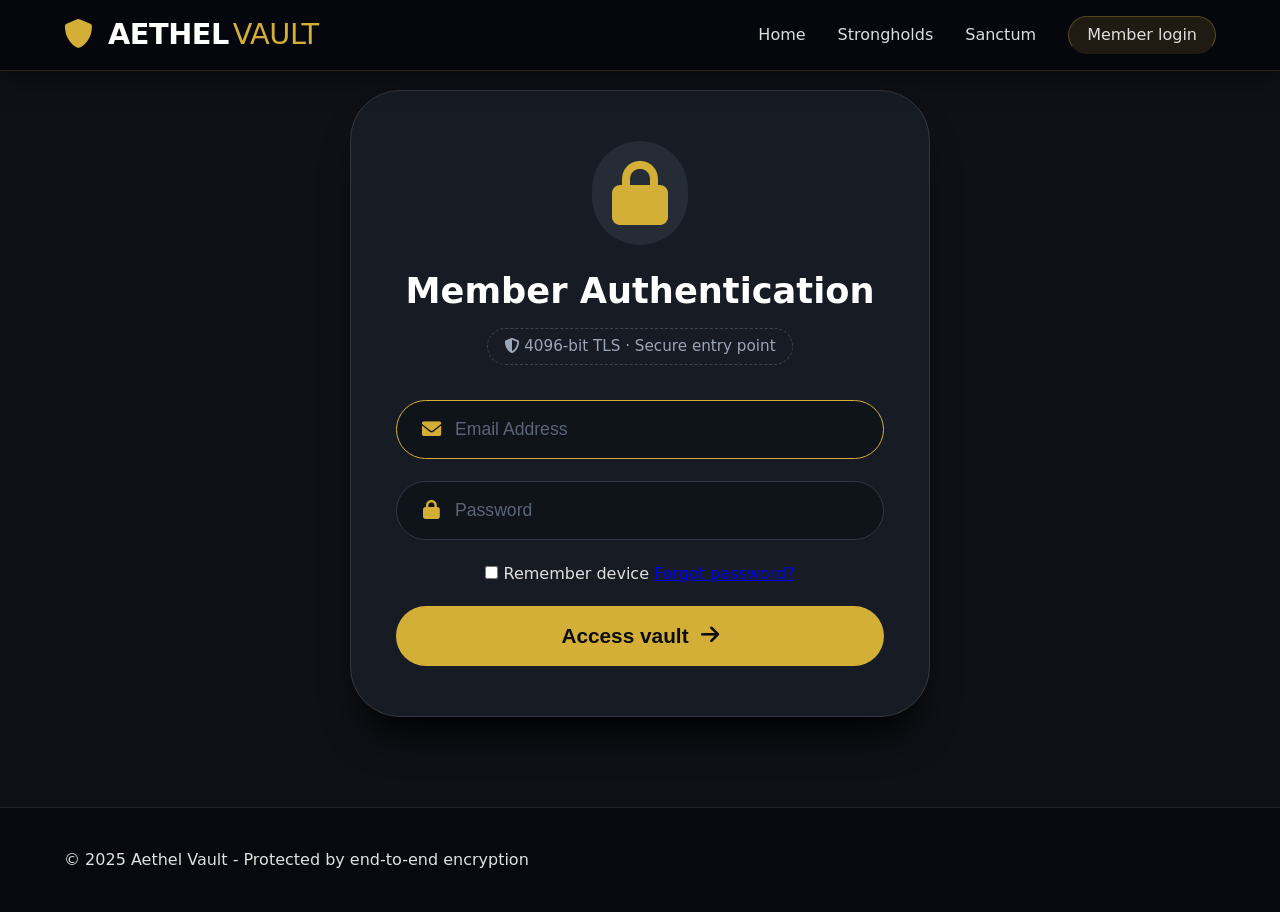
==== dashboard.html @ 8c5da985 "Add files via upload" ====
<!DOCTYPE html>
<html lang="en">
<head>
  <meta charset="UTF-8">
  <meta name="viewport" content="width=device-width, initial-scale=1.0">
  <title>My Vault | Aethel Dashboard</title>
  <link rel="stylesheet" href="style.css">
  <link rel="stylesheet" href="loginstyle.css">
  <link rel="stylesheet" href="https://cdnjs.cloudflare.com/ajax/libs/font-awesome/6.0.0-beta3/css/all.min.css">
</head>
<body class="dashboard-page">
  <!-- secure dashboard header -->
  <header class="dashboard-header">
    <div class="container">
      <div class="dashboard-nav">
        <div class="logo">
          <i class="fas fa-shield-alt"></i> 
          <span>AETHEL<span class="vault">VAULT</span></span>
        </div>
        <div class="user-menu">
          <span class="welcome-text">Welcome, <span id="displayMemberId">Member</span></span>
          <div class="user-avatar">
            <i class="fas fa-user-shield"></i>
          </div>
          <a href="login.html" class="logout-btn" id="logoutBtn">
            <i class="fas fa-sign-out-alt"></i> Logout
          </a>
        </div>
      </div>
    </div>
  </header>

  <!-- DASHBOARD MAIN CONTENT -->
  <main class="dashboard-main">
    <div class="container">
      <!-- secure status bar -->
      <div class="security-status">
        <div class="status-item">
          <i class="fas fa-shield-alt"></i>
          <span>Secure Connection • Zurich Node</span>
        </div>
        <div class="status-item">
          <i class="fas fa-clock"></i>
          <span>Last Access: <span id="lastAccess">Just now</span></span>
        </div>
        <div class="status-item">
          <i class="fas fa-qrcode"></i>
          <span>Session ID: <span id="sessionId">4G7X-KL92-8MN3</span></span>
        </div>
      </div>

      <!-- welcome banner with financial overview -->
      <div class="welcome-banner">
        <h1>Your Secure Asset Dashboard</h1>
        <div class="financial-overview">
          <!-- Total Vault Value -->
          <div class="overview-card total-value">
            <div class="overview-icon">
              <i class="fas fa-chart-line"></i>
            </div>
            <div class="overview-details">
              <span class="overview-label">Total Vault Value (USD)</span>
              <span class="overview-amount" id="totalVaultValue">$12,847,500</span>
            </div>
          </div>

          <!-- Demurrage Fee -->
          <div class="overview-card demurrage-fee">
            <div class="overview-icon">
              <i class="fas fa-hourglass-half"></i>
            </div>
            <div class="overview-details">
              <span class="overview-label">Demurrage Fee (Annual)</span>
              <span class="overview-amount" id="demurrageFee">$38,542.50</span>
              <span class="overview-note">0.3% p.a.</span>
            </div>
          </div>

          <!-- Amount Paid -->
          <div class="overview-card amount-paid">
            <div class="overview-icon">
              <i class="fas fa-check-circle"></i>
            </div>
            <div class="overview-details">
              <span class="overview-label">Amount Paid (YTD)</span>
              <span class="overview-amount" id="amountPaid">$19,271.25</span>
              <span class="overview-note">Last payment: Mar 15, 2025</span>
            </div>
          </div>

          <!-- Outstanding Balance -->
          <div class="overview-card outstanding">
            <div class="overview-icon">
              <i class="fas fa-exclamation-triangle"></i>
            </div>
            <div class="overview-details">
              <span class="overview-label">Outstanding Balance</span>
              <span class="overview-amount" id="outstandingBalance">$19,271.25</span>
              <span class="overview-note">Due: Jun 30, 2025</span>
            </div>
          </div>
        </div>
      </div>

      <!-- MEMBER DETAILS SECTION -->
      <div class="member-details-section">
        <h2><i class="fas fa-id-card"></i> Member Details</h2>
        <div class="details-grid" id="memberDetails">
          <div class="detail-item">
            <span class="detail-label">Full Name</span>
            <span class="detail-value" id="memberName">Jonathan A. Harrington III</span>
          </div>
          <div class="detail-item">
            <span class="detail-label">Address</span>
            <span class="detail-value" id="memberAddress">Via Privata Fiorita 12, 6900 Lugano, Switzerland</span>
          </div>
          <div class="detail-item">
            <span class="detail-label">Next of Kin</span>
            <span class="detail-value" id="memberNextOfKin">Elizabeth Harrington-Windsor</span>
          </div>
          <div class="detail-item">
            <span class="detail-label">Date of Deposit</span>
            <span class="detail-value" id="memberDepositDate">March 17, 2023</span>
          </div>
          <div class="detail-item">
            <span class="detail-label">Name of Depositor</span>
            <span class="detail-value" id="memberDepositor">Harrington Family Trust</span>
          </div>
        </div>
      </div>

      <!-- Payment History Section -->
      <div class="payment-history-section">
        <h2><i class="fas fa-history"></i> Demurrage Fee Payment History</h2>
        <div class="payment-table-container">
          <table class="payment-table">
            <thead>
              <tr>
                <th>Period</th>
                <th>Fee Amount</th>
                <th>Status</th>
                <th>Payment Date</th>
                <th>Transaction ID</th>
              </tr>
            </thead>
            <tbody>
              <tr>
                <td>Q1 2025 (Jan-Mar)</td>
                <td>$9,635.63</td>
                <td><span class="status-paid">Paid</span></td>
                <td>Mar 15, 2025</td>
                <td>DEM-2025-0012</td>
              </tr>
              <tr>
                <td>Q4 2024 (Oct-Dec)</td>
                <td>$9,635.62</td>
                <td><span class="status-paid">Paid</span></td>
                <td>Dec 18, 2024</td>
                <td>DEM-2024-0893</td>
              </tr>
              <tr>
                <td>Q3 2024 (Jul-Sep)</td>
                <td>$9,525.50</td>
                <td><span class="status-paid">Paid</span></td>
                <td>Sep 22, 2024</td>
                <td>DEM-2024-0671</td>
              </tr>
              <tr>
                <td>Q2 2025 (Apr-Jun)</td>
                <td>$9,635.63</td>
                <td><span class="status-pending">Pending</span></td>
                <td>-</td>
                <td>-</td>
              </tr>
            </tbody>
          </table>
        </div>
      </div>

      <!-- assets grid with updated values -->
      <div class="assets-grid">
        <!-- precious metals -->
        <div class="asset-card">
          <div class="asset-header">
            <i class="fas fa-coins"></i>
            <h3>Precious Metals</h3>
          </div>
          <div class="asset-content">
            <div class="asset-item">
              <span>Gold Bullion (12.4 kg)</span>
              <span class="asset-value">$744,000</span>
            </div>
            <div class="asset-item">
              <span>Silver Bars (85.5 kg)</span>
              <span class="asset-value">$68,400</span>
            </div>
            <div class="asset-item">
              <span>Platinum (3.2 kg)</span>
              <span class="asset-value">$96,000</span>
            </div>
          </div>
          <div class="asset-footer">
            <span class="audit-badge"><i class="fas fa-check-circle"></i> Audited 24h ago</span>
          </div>
        </div>

        <!-- gemstones & jewels -->
        <div class="asset-card">
          <div class="asset-header">
            <i class="fas fa-gem"></i>
            <h3>Gemstones</h3>
          </div>
          <div class="asset-content">
            <div class="asset-item">
              <span>Diamonds (12 pcs)</span>
              <span class="asset-value">$4,200,000</span>
            </div>
            <div class="asset-item">
              <span>Rubies (8 pcs)</span>
              <span class="asset-value">$1,200,000</span>
            </div>
            <div class="asset-item">
              <span>Sapphires (5 pcs)</span>
              <span class="asset-value">$750,000</span>
            </div>
          </div>
          <div class="asset-footer">
            <span class="audit-badge"><i class="fas fa-certificate"></i> GIA certified</span>
          </div>
        </div>

        <!-- digital assets -->
        <div class="asset-card">
          <div class="asset-header">
            <i class="fas fa-digital-tiling"></i>
            <h3>Digital Assets</h3>
          </div>
          <div class="asset-content">
            <div class="asset-item">
              <span>Bitcoin (4.25 BTC)</span>
              <span class="asset-value">$297,500</span>
            </div>
            <div class="asset-item">
              <span>Ethereum (42.8 ETH)</span>
              <span class="asset-value">$85,600</span>
            </div>
            <div class="asset-item">
              <span>USDC</span>
              <span class="asset-value">$250,000</span>
            </div>
          </div>
          <div class="asset-footer">
            <span class="audit-badge"><i class="fas fa-shield"></i> Cold storage</span>
          </div>
        </div>

        <!-- documents & deeds -->
        <div class="asset-card">
          <div class="asset-header">
            <i class="fas fa-file-contract"></i>
            <h3>Confidential Documents</h3>
          </div>
          <div class="asset-content">
            <div class="asset-item">
              <span>Property Deeds (Zurich)</span>
              <span class="asset-value">$3,200,000</span>
            </div>
            <div class="asset-item">
              <span>Property Deeds (Lugano)</span>
              <span class="asset-value">$1,850,000</span>
            </div>
            <div class="asset-item">
              <span>Corporate Bonds</span>
              <span class="asset-value">$2,500,000</span>
            </div>
          </div>
          <div class="asset-footer">
            <span class="audit-badge"><i class="fas fa-lock"></i> Notarized copies</span>
          </div>
        </div>
      </div>

      <!-- recent activity -->
      <div class="activity-section">
        <h2>Recent Vault Activity</h2>
        <div class="activity-timeline">
          <div class="activity-item">
            <i class="fas fa-eye"></i>
            <div class="activity-details">
              <span class="activity-action">Vault accessed</span>
              <span class="activity-time">Today, 09:24 UTC</span>
            </div>
            <span class="activity-location">Zurich · authorized</span>
          </div>
          <div class="activity-item">
            <i class="fas fa-file-export"></i>
            <div class="activity-details">
              <span class="activity-action">Document viewed</span>
              <span class="activity-time">Yesterday, 16:12 UTC</span>
            </div>
            <span class="activity-location">Singapore · deed_estate.pdf</span>
          </div>
          <div class="activity-item">
            <i class="fas fa-exchange-alt"></i>
            <div class="activity-details">
              <span class="activity-action">Asset audit</span>
              <span class="activity-time">3 days ago</span>
            </div>
            <span class="activity-location">All holdings verified</span>
          </div>
        </div>
      </div>

      <!-- security recommendations -->
      <div class="security-tips">
        <i class="fas fa-shield-virus"></i>
        <div class="tips-content">
          <strong>Security recommendation:</strong> Enable hardware 2FA for your vault to receive 5% insurance discount.
          <a href="#" class="tip-link">Configure now →</a>
        </div>
      </div>
    </div>
  </main>

  <script src="dashboard.js"></script>
</body>
</html>
---- style.css ----
/* style.css - complete styling for Aethel Vault */

* {
  margin: 0;
  padding: 0;
  box-sizing: border-box;
}

body {
  font-family: 'Inter', system-ui, -apple-system, BlinkMacSystemFont, 'Segoe UI', Roboto, sans-serif;
  background-color: #0b0c10;
  color: #e0e0e0;
  line-height: 1.5;
  scroll-behavior: smooth;
}

.container {
  max-width: 1200px;
  margin: 0 auto;
  padding: 0 24px;
}

/* header / navigation */
.site-header {
  position: fixed;
  width: 100%;
  top: 0;
  z-index: 100;
  background: rgba(5, 7, 12, 0.85);
  backdrop-filter: blur(10px);
  -webkit-backdrop-filter: blur(10px);
  border-bottom: 1px solid rgba(255, 215, 0, 0.15);
  box-shadow: 0 4px 30px rgba(0, 0, 0, 0.5);
}

.nav-container {
  display: flex;
  align-items: center;
  justify-content: space-between;
  height: 70px;
}

.logo {
  font-size: 1.8rem;
  font-weight: 600;
  letter-spacing: -0.5px;
  color: #fff;
}

.logo i {
  color: #d4af37;
  margin-right: 6px;
}

.logo .vault {
  font-weight: 300;
  color: #d4af37;
  margin-left: 4px;
}

.main-nav ul {
  display: flex;
  gap: 2rem;
  list-style: none;
}

.main-nav a {
  text-decoration: none;
  color: #ddd;
  font-weight: 500;
  font-size: 1rem;
  transition: color 0.2s;
  padding: 8px 0;
  border-bottom: 2px solid transparent;
}

.main-nav a:hover {
  color: #d4af37;
  border-bottom-color: #d4af37;
}

.login-trigger {
  background: rgba(212, 175, 55, 0.12);
  padding: 8px 18px !important;
  border-radius: 40px;
  border: 1px solid rgba(212, 175, 55, 0.3);
}







/* HERO SLIDESHOW */
.hero-slideshow {
  position: relative;
  width: 100%;
  height: 100vh;
  min-height: 700px;
  overflow: hidden;
  margin-top: 0; /* fixed header covers zero */
}

.slide {
  position: absolute;
  top: 0;
  left: 0;
  width: 100%;
  height: 100%;
  background-size: cover;
  background-position: center;
  opacity: 0;
  transition: opacity 1.2s cubic-bezier(0.25, 0.46, 0.45, 0.94);
  display: flex;
  align-items: center;
  justify-content: center;
  text-align: center;
}

.slide.active {
  opacity: 1;
  z-index: 2;
}

.overlay {
  position: absolute;
  top: 0;
  left: 0;
  width: 100%;
  height: 100%;
  background: radial-gradient(circle at 20% 30%, rgba(0,0,0,0.3), rgba(0,0,0,0.8));
  z-index: 3;
}

.slide-content {
  position: relative;
  z-index: 4;
  max-width: 900px;
  padding: 20px;
  color: #fff;
  text-shadow: 0 4px 20px rgba(0,0,0,0.5);
  transform: translateY(0);
}

.slide-content h1 {
  font-size: clamp(2.8rem, 8vw, 5rem);
  font-weight: 700;
  letter-spacing: -1px;
  margin-bottom: 1rem;
  line-height: 1.1;
}

.slide-content p {
  font-size: 1.4rem;
  opacity: 0.9;
  font-weight: 300;
}

/* slide arrows */
.slide-arrow {
  position: absolute;
  top: 50%;
  transform: translateY(-50%);
  background: rgba(0,0,0,0.45);
  border: none;
  color: #d4af37;
  font-size: 2rem;
  width: 56px;
  height: 56px;
  border-radius: 50%;
  cursor: pointer;
  z-index: 10;
  transition: background 0.2s, border 0.2s;
  border: 1px solid rgba(212, 175, 55, 0.3);
  display: flex;
  align-items: center;
  justify-content: center;
}

.slide-arrow:hover {
  background: rgba(212, 175, 55, 0.25);
  border-color: #d4af37;
}

.prev { left: 30px; }
.next { right: 30px; }

.slide-dots {
  position: absolute;
  bottom: 30px;
  left: 50%;
  transform: translateX(-50%);
  z-index: 10;
  display: flex;
  gap: 14px;
}

.dot {
  width: 14px;
  height: 14px;
  background: rgba(255,255,255,0.4);
  border-radius: 50%;
  cursor: pointer;
  transition: 0.2s;
  border: 1px solid transparent;
}

.dot.active {
  background: #d4af37;
  transform: scale(1.3);
  box-shadow: 0 0 12px #d4af37;
}







/* scroll reveal animation (used with IntersectionObserver) */
.reveal {
  opacity: 0;
  transform: translateY(50px);
  transition: opacity 0.8s ease, transform 0.8s ease;
}

.reveal.active {
  opacity: 1;
  transform: translateY(0);
}







/* features section */
.features-section {
  padding: 100px 0;
  background: #0f1117;
}

.section-title {
  text-align: center;
  font-size: 2.4rem;
  margin-bottom: 60px;
  color: #fff;
  letter-spacing: 2px;
  font-weight: 500;
  border-bottom: 2px solid #d4af37;
  display: inline-block;
  padding-bottom: 10px;
  width: auto;
  margin-left: auto;
  margin-right: auto;
}

.features-grid {
  display: grid;
  grid-template-columns: repeat(auto-fit, minmax(250px, 1fr));
  gap: 35px;
  margin-top: 20px;
}

.feature-card {
  background: rgba(18, 22, 30, 0.8);
  backdrop-filter: blur(5px);
  border: 1px solid #2a2e3a;
  border-radius: 28px;
  padding: 40px 25px;
  text-align: center;
  transition: transform 0.2s, border-color 0.2s;
  box-shadow: 0 20px 30px -10px rgba(0,0,0,0.6);
}

.feature-card:hover {
  border-color: #d4af37;
  transform: translateY(-10px);
}

.feature-card i {
  font-size: 3.5rem;
  color: #d4af37;
  margin-bottom: 25px;
}

.feature-card h3 {
  font-size: 1.6rem;
  margin-bottom: 12px;
  color: #fff;
}

.feature-card p {
  color: #aaa;
  font-size: 1rem;
}










/* about section */
.about-section {
  padding: 100px 0;
  background: #d5d6d1ff;
  border-top: 1px solid #222;
  border-bottom: 1px solid #222;
}

.about-flex {
  display: flex;
  align-items: center;
  gap: 60px;
  flex-wrap: wrap;
}

.about-text {
  flex: 1 1 300px;
}

.about-text h2 {
  font-size: 2.6rem;
  font-weight: 600;
  color: #242424ff;
  margin-bottom: 25px;
  letter-spacing: -0.5px;
}

.about-text p {
  font-size: 1.2rem;
  color: #252525ff;
  margin-bottom: 30px;
}

.btn-outline {
  display: inline-block;
  padding: 14px 34px;
  border: 2px solid #d4af37;
  color: #d4af37;
  text-decoration: none;
  font-weight: 600;
  letter-spacing: 1px;
  border-radius: 60px;
  transition: background 0.2s, color 0.2s;
}

.btn-outline:hover {
  background: #d4af37;
  color: #0b0d12;
}

.about-image {
  flex: 1 1 300px;
  border-radius: 30px;
  overflow: hidden;
  border: 3px solid #2c2f3a;
  box-shadow: 0 30px 40px -15px black;
}

.about-image img {
  width: 100%;
  height: auto;
  display: block;
  transition: transform 7s;
}

.about-image:hover img {
  transform: scale(1.1);
}

/* login section */
.login-section {
  padding: 90px 0;
  background: #0f1117;
}

.login-panel {
  max-width: 580px;
  margin: 0 auto;
  background: #171b24;
  border-radius: 50px;
  padding: 50px 45px;
  text-align: center;
  border: 1px solid #333842;
  box-shadow: 0 30px 40px -15px black;
}

.vault-icon i {
  font-size: 4rem;
  color: #d4af37;
  background: #252c36;
  padding: 20px;
  border-radius: 60px;
  margin-bottom: 20px;
}

.login-panel h2 {
  color: #fff;
  font-size: 2.2rem;
  margin-bottom: 10px;
}

.secure-note {
  color: #9aa5b5;
  margin-bottom: 35px;
  font-size: 0.95rem;
  border: 1px dashed #3b4453;
  display: inline-block;
  padding: 6px 16px;
  border-radius: 40px;
}

.input-group {
  display: flex;
  align-items: center;
  background: #0f131a;
  border-radius: 60px;
  margin-bottom: 22px;
  border: 1px solid #2f3846;
  padding: 0 20px;
}

.input-group i {
  color: #d4af37;
  font-size: 1.2rem;
  width: 30px;
}

.input-group input {
  width: 100%;
  background: transparent;
  border: none;
  padding: 18px 10px;
  font-size: 1.1rem;
  color: #fff;
  outline: none;
}

.input-group input::placeholder {
  color: #5a6577;
  font-weight: 300;
}

.login-btn {
  background: #d4af37;
  border: none;
  color: #0b0c10;
  font-weight: 700;
  font-size: 1.3rem;
  padding: 18px 30px;
  border-radius: 60px;
  width: 100%;
  cursor: pointer;
  transition: background 0.2s, box-shadow 0.2s;
  display: flex;
  align-items: center;
  justify-content: center;
  gap: 12px;
  margin-top: 20px;
}

.login-btn:hover {
  background: #e5c158;
  box-shadow: 0 8px 20px rgba(212, 175, 55, 0.3);
}

.asset-display {
  margin-top: 35px;
  text-align: left;
  background: #1e232d;
  border-radius: 40px;
  padding: 30px;
  border-left: 5px solid #d4af37;
}

.asset-list {
  list-style: none;
  margin: 20px 0;
}

.asset-list li {
  padding: 10px 0;
  border-bottom: 1px solid #333e50;
  color: #ccc;
}

.asset-list i {
  color: #d4af37;
  width: 30px;
}

.demo-hint {
  margin-top: 25px;
  font-size: 0.9rem;
  color: #6f7c8f;
}

.small-note {
  color: #9aa9b9;
  font-size: 0.9rem;
}

/* footer */
.site-footer {
  background: #07090e;
  padding: 40px 0;
  border-top: 1px solid #20252e;
}

.footer-grid {
  display: flex;
  justify-content: space-between;
  align-items: center;
  flex-wrap: wrap;
  gap: 20px;
  color: #9aa5b5;
}

.footer-grid i {
  color: #d4af37;
  margin: 0 6px;
}


































/* Additional styles for member details and total vault value */

.total-vault-value {
  background: linear-gradient(135deg, #1a2330 0%, #0f1a24 100%);
  border-radius: 30px;
  padding: 30px 40px;
  margin-top: 30px;
  border: 1px solid #d4af37;
  box-shadow: 0 10px 30px rgba(212, 175, 55, 0.1);
  display: flex;
  justify-content: space-between;
  align-items: center;
  flex-wrap: wrap;
  gap: 20px;
}

.value-label {
  color: #b4c0d0;
  font-size: 1.2rem;
  letter-spacing: 1px;
  text-transform: uppercase;
}

.value-amount {
  color: #d4af37;
  font-size: 3rem;
  font-weight: 700;
  font-family: 'Courier New', monospace;
  text-shadow: 0 0 20px rgba(212, 175, 55, 0.3);
}

/* Member details section */
.member-details-section {
  background: #161c26;
  border-radius: 30px;
  padding: 30px;
  margin-bottom: 40px;
  border: 1px solid #283040;
}

.member-details-section h2 {
  color: #fff;
  margin-bottom: 25px;
  font-size: 1.5rem;
  display: flex;
  align-items: center;
  gap: 12px;
}

.member-details-section h2 i {
  color: #d4af37;
}

.details-grid {
  display: grid;
  grid-template-columns: repeat(auto-fit, minmax(300px, 1fr));
  gap: 25px;
}

.detail-item {
  background: #1e2532;
  border-radius: 20px;
  padding: 20px;
  border-left: 4px solid #d4af37;
  transition: transform 0.2s;
}

.detail-item:hover {
  transform: translateX(5px);
}

.detail-label {
  display: block;
  color: #9aa5b5;
  font-size: 0.9rem;
  text-transform: uppercase;
  letter-spacing: 1px;
  margin-bottom: 8px;
}

.detail-value {
  display: block;
  color: #fff;
  font-size: 1.2rem;
  font-weight: 500;
  word-break: break-word;
}

/* Update asset card values */
.asset-item .asset-value {
  font-family: 'Courier New', monospace;
  font-weight: 600;
}

/* Responsive adjustments */
@media (max-width: 768px) {
  .total-vault-value {
    flex-direction: column;
    text-align: center;
    padding: 25px;
  }
  
  .value-amount {
    font-size: 2.2rem;
  }
  
  .details-grid {
    grid-template-columns: 1fr;
  }
  
  .detail-item {
    padding: 15px;
  }
  
  .detail-value {
    font-size: 1rem;
  }
}

/* Print styles for member details */
@media print {
  .member-details-section {
    background: white;
    color: black;
    border: 2px solid #d4af37;
  }
  
  .detail-item {
    background: #f5f5f5;
    border-left-color: #d4af37;
  }
  
  .detail-value {
    color: #000;
  }
}

















/* Financial Overview Cards */
.financial-overview {
  display: grid;
  grid-template-columns: repeat(4, 1fr);
  gap: 20px;
  margin-top: 30px;
}

.overview-card {
  background: linear-gradient(135deg, #1a2330 0%, #0f1a24 100%);
  border-radius: 20px;
  padding: 25px;
  display: flex;
  align-items: center;
  gap: 20px;
  border: 1px solid #283040;
  transition: transform 0.2s, border-color 0.2s;
  position: relative;
  overflow: hidden;
}

.overview-card::before {
  content: '';
  position: absolute;
  top: 0;
  left: 0;
  right: 0;
  height: 4px;
  background: linear-gradient(90deg, #d4af37, #f5e7b2);
}

.overview-card:hover {
  transform: translateY(-5px);
  border-color: #d4af37;
}

.total-value::before {
  background: linear-gradient(90deg, #3498db, #9b59b6);
}

.demurrage-fee::before {
  background: linear-gradient(90deg, #e67e22, #f39c12);
}

.amount-paid::before {
  background: linear-gradient(90deg, #27ae60, #2ecc71);
}

.outstanding::before {
  background: linear-gradient(90deg, #e74c3c, #c0392b);
}

.overview-icon {
  width: 60px;
  height: 60px;
  background: rgba(255, 255, 255, 0.1);
  border-radius: 50%;
  display: flex;
  align-items: center;
  justify-content: center;
}

.overview-icon i {
  font-size: 2rem;
  color: #d4af37;
}

.total-value .overview-icon i {
  color: #3498db;
}

.demurrage-fee .overview-icon i {
  color: #e67e22;
}

.amount-paid .overview-icon i {
  color: #27ae60;
}

.outstanding .overview-icon i {
  color: #e74c3c;
}

.overview-details {
  flex: 1;
}

.overview-label {
  display: block;
  color: #9aa5b5;
  font-size: 0.85rem;
  text-transform: uppercase;
  letter-spacing: 1px;
  margin-bottom: 5px;
}

.overview-amount {
  display: block;
  color: #fff;
  font-size: 1.6rem;
  font-weight: 700;
  font-family: 'Courier New', monospace;
  line-height: 1.2;
}

.overview-note {
  display: block;
  color: #7e8a9c;
  font-size: 0.8rem;
  margin-top: 5px;
}

/* Payment History Section */
.payment-history-section {
  background: #161c26;
  border-radius: 30px;
  padding: 30px;
  margin-bottom: 40px;
  border: 1px solid #283040;
}

.payment-history-section h2 {
  color: #fff;
  margin-bottom: 25px;
  font-size: 1.5rem;
  display: flex;
  align-items: center;
  gap: 12px;
}

.payment-history-section h2 i {
  color: #d4af37;
}

.payment-table-container {
  overflow-x: auto;
  border-radius: 15px;
  background: #1e2532;
}

.payment-table {
  width: 100%;
  border-collapse: collapse;
  min-width: 800px;
}

.payment-table th {
  background: #232b38;
  color: #d4af37;
  font-weight: 600;
  font-size: 0.9rem;
  text-transform: uppercase;
  letter-spacing: 1px;
  padding: 18px 15px;
  text-align: left;
  border-bottom: 2px solid #d4af37;
}

.payment-table td {
  padding: 15px;
  color: #e0e0e0;
  border-bottom: 1px solid #2f3846;
  font-size: 0.95rem;
}

.payment-table tr:hover td {
  background: #252e3d;
}

.status-paid {
  background: rgba(39, 174, 96, 0.2);
  color: #2ecc71;
  padding: 6px 12px;
  border-radius: 30px;
  font-size: 0.85rem;
  font-weight: 600;
  display: inline-block;
  border: 1px solid #27ae60;
}

.status-pending {
  background: rgba(230, 126, 34, 0.2);
  color: #e67e22;
  padding: 6px 12px;
  border-radius: 30px;
  font-size: 0.85rem;
  font-weight: 600;
  display: inline-block;
  border: 1px solid #e67e22;
}

/* Responsive adjustments */
@media (max-width: 1200px) {
  .financial-overview {
    grid-template-columns: repeat(2, 1fr);
  }
}

@media (max-width: 768px) {
  .financial-overview {
    grid-template-columns: 1fr;
  }
  
  .overview-card {
    padding: 20px;
  }
  
  .overview-amount {
    font-size: 1.3rem;
  }
  
  .payment-history-section {
    padding: 20px;
  }
  
  .payment-table th,
  .payment-table td {
    padding: 12px 10px;
    font-size: 0.85rem;
  }
}

/* Animation for financial cards */
@keyframes slideIn {
  from {
    opacity: 0;
    transform: translateX(-20px);
  }
  to {
    opacity: 1;
    transform: translateX(0);
  }
}

.overview-card {
  animation: slideIn 0.5s ease-out forwards;
}

.overview-card:nth-child(1) { animation-delay: 0.1s; }
.overview-card:nth-child(2) { animation-delay: 0.2s; }
.overview-card:nth-child(3) { animation-delay: 0.3s; }
.overview-card:nth-child(4) { animation-delay: 0.4s; }
















/* Demo credentials helper */
.demo-credentials {
  margin-top: 30px;
  padding-top: 20px;
  border-top: 1px solid #2a3140;
}

.demo-credentials p {
  color: #9aa5b5;
  font-size: 0.9rem;
  margin-bottom: 12px;
}

.credential-list {
  display: flex;
  flex-wrap: wrap;
  gap: 10px;
  justify-content: center;
}

.credential-list span {
  background: #1e2532;
  color: #d4af37;
  padding: 8px 15px;
  border-radius: 30px;
  font-size: 0.9rem;
  font-family: 'Courier New', monospace;
  cursor: pointer;
  border: 1px solid #3a4457;
  transition: all 0.2s;
}

.credential-list span:hover {
  background: #d4af37;
  color: #0b0c10;
  border-color: #d4af37;
}












/* Error message styling */
.error-message {
    background: rgba(231, 76, 60, 0.2);
    border: 1px solid #e74c3c;
    color: #e74c3c;
    padding: 12px 20px;
    border-radius: 10px;
    margin-bottom: 20px;
    font-size: 0.95rem;
    text-align: center;
    animation: shake 0.5s ease-in-out;
}

@keyframes shake {
    0%, 100% { transform: translateX(0); }
    10%, 30%, 50%, 70%, 90% { transform: translateX(-5px); }
    20%, 40%, 60%, 80% { transform: translateX(5px); }
}











/* New styles for additional sections */

/* Section Headers */
.section-header {
    text-align: center;
    margin-bottom: 60px;
}

.section-subtitle {
    color: #b4c0d0;
    font-size: 1.2rem;
    max-width: 700px;
    margin: 20px auto 0;
}

/* Services Section */
.services-section {
    padding: 100px 0;
    background: #bebba7ff;
}

.services-grid {
    display: grid;
    grid-template-columns: repeat(auto-fit, minmax(280px, 1fr));
    gap: 30px;
}

.service-card {
    background: rgba(23, 27, 36, 0.8);
    backdrop-filter: blur(10px);
    border: 1px solid #2a2e3a;
    border-radius: 30px;
    padding: 35px;
    transition: transform 0.3s, border-color 0.3s;
    position: relative;
    overflow: hidden;
}

.service-card::before {
    content: '';
    position: absolute;
    top: 0;
    left: 0;
    right: 0;
    height: 4px;
    background: linear-gradient(90deg, #d4af37, #f5e7b2);
    transform: translateX(-100%);
    transition: transform 0.5s;
}

.service-card:hover::before {
    transform: translateX(0);
}

.service-card:hover {
    transform: translateY(-10px);
    border-color: #d4af37;
}

.service-icon {
    width: 70px;
    height: 70px;
    background: rgba(212, 175, 55, 0.1);
    border-radius: 20px;
    display: flex;
    align-items: center;
    justify-content: center;
    margin-bottom: 25px;
}

.service-icon i {
    font-size: 2.5rem;
    color: #d4af37;
}

.service-card h3 {
    color: #fff;
    font-size: 1.5rem;
    margin-bottom: 15px;
}

.service-card p {
    color: #b4c0d0;
    margin-bottom: 20px;
    line-height: 1.6;
}

.service-features {
    list-style: none;
    margin-bottom: 25px;
}

.service-features li {
    color: #e0e0e0;
    padding: 8px 0;
    display: flex;
    align-items: center;
    gap: 10px;
}

.service-features i {
    color: #d4af37;
    font-size: 1rem;
}

.service-link {
    color: #d4af37;
    text-decoration: none;
    font-weight: 600;
    display: inline-flex;
    align-items: center;
    gap: 10px;
    transition: gap 0.2s;
}

.service-link:hover {
    gap: 15px;
}

/* Slide Buttons */
.slide-buttons {
    margin-top: 30px;
    display: flex;
    gap: 20px;
    justify-content: center;
}

.btn-primary, .btn-secondary {
    display: inline-block;
    padding: 15px 35px;
    border-radius: 50px;
    text-decoration: none;
    font-weight: 600;
    transition: all 0.3s;
}

.btn-primary {
    background: #d4af37;
    color: #0b0c10;
    border: 2px solid #d4af37;
}

.btn-primary:hover {
    background: transparent;
    color: #d4af37;
}

.btn-secondary {
    background: transparent;
    color: #fff;
    border: 2px solid #fff;
}

.btn-secondary:hover {
    background: #fff;
    color: #0b0c10;
}

.btn-full {
    width: 100%;
    text-align: center;
}

/* About Stats */
.about-stats {
    display: grid;
    grid-template-columns: repeat(3, 1fr);
    gap: 20px;
    margin: 40px 0;
}

.stat-item {
    text-align: center;
}

.stat-number {
    display: block;
    color: #d4af37;
    font-size: 2rem;
    font-weight: 700;
    font-family: 'Courier New', monospace;
}

.stat-label {
    color: #b4c0d0;
    font-size: 0.9rem;
    text-transform: uppercase;
    letter-spacing: 1px;
}

.about-lead {
    font-size: 1.3rem;
    color: #fff;
    margin-bottom: 20px;
    font-weight: 300;
}

.image-caption {
    text-align: center;
    color: #b4c0d0;
    font-size: 0.9rem;
    margin-top: 10px;
}

/* Locations Section */
.locations-section {
    padding: 100px 0;
    background: #0b0d12;
}

.locations-grid {
    display: grid;
    grid-template-columns: repeat(auto-fit, minmax(280px, 1fr));
    gap: 30px;
}

.location-card {
    background: #161c26;
    border-radius: 30px;
    overflow: hidden;
    border: 1px solid #283040;
    transition: transform 0.3s;
}

.location-card:hover {
    transform: translateY(-10px);
    border-color: #d4af37;
}

.location-image {
    position: relative;
    height: 200px;
    overflow: hidden;
}

.location-image img {
    width: 100%;
    height: 100%;
    object-fit: cover;
    transition: transform 0.5s;
}

.location-card:hover .location-image img {
    transform: scale(1.1);
}

.location-badge {
    position: absolute;
    top: 15px;
    right: 15px;
    background: #d4af37;
    color: #0b0c10;
    padding: 5px 15px;
    border-radius: 30px;
    font-size: 0.8rem;
    font-weight: 600;
}

.location-info {
    padding: 25px;
}

.location-info h3 {
    color: #fff;
    font-size: 1.3rem;
    margin-bottom: 10px;
}

.location-info p {
    color: #b4c0d0;
    margin-bottom: 15px;
    line-height: 1.5;
}

.location-features {
    display: flex;
    gap: 15px;
    flex-wrap: wrap;
}

.location-features span {
    background: #1e2532;
    color: #e0e0e0;
    padding: 5px 12px;
    border-radius: 30px;
    font-size: 0.8rem;
    display: flex;
    align-items: center;
    gap: 5px;
}

.location-features i {
    color: #d4af37;
}

/* Contact Section */
.contact-section {
    padding: 100px 0;
    background: #0f1117;
}

.contact-grid {
    display: grid;
    grid-template-columns: 1fr 1fr;
    gap: 60px;
}

.contact-info h2 {
    color: #fff;
    font-size: 2.5rem;
    margin-bottom: 20px;
}

.contact-lead {
    color: #b4c0d0;
    font-size: 1.2rem;
    margin-bottom: 40px;
}

.contact-details {
    margin-bottom: 40px;
}

.contact-item {
    display: flex;
    gap: 20px;
    margin-bottom: 30px;
}

.contact-item i {
    color: #d4af37;
    font-size: 1.5rem;
    width: 40px;
}

.contact-item h4 {
    color: #fff;
    margin-bottom: 5px;
}

.contact-item p {
    color: #b4c0d0;
    line-height: 1.6;
}

.social-links {
    display: flex;
    gap: 15px;
}

.social-links a {
    width: 45px;
    height: 45px;
    background: #1e2532;
    border-radius: 50%;
    display: flex;
    align-items: center;
    justify-content: center;
    color: #d4af37;
    font-size: 1.2rem;
    transition: all 0.3s;
    border: 1px solid #283040;
}

.social-links a:hover {
    background: #d4af37;
    color: #0b0c10;
    border-color: #d4af37;
}

/* Contact Form */
.contact-form {
    background: #161c26;
    border-radius: 30px;
    padding: 40px;
    border: 1px solid #283040;
}

.contact-form h3 {
    color: #fff;
    font-size: 1.5rem;
    margin-bottom: 30px;
}

.form-group {
    margin-bottom: 20px;
}

.form-group input,
.form-group select,
.form-group textarea {
    width: 100%;
    padding: 15px 20px;
    background: #1e2532;
    border: 1px solid #283040;
    border-radius: 15px;
    color: #fff;
    font-size: 1rem;
    transition: border-color 0.2s;
}

.form-group input:focus,
.form-group select:focus,
.form-group textarea:focus {
    outline: none;
    border-color: #d4af37;
}

.form-group select {
    cursor: pointer;
}

.form-group select option {
    background: #1e2532;
    color: #fff;
}

.form-group.checkbox {
    display: flex;
    align-items: center;
    gap: 10px;
}

.form-group.checkbox input {
    width: auto;
    margin-right: 10px;
}

.form-group.checkbox label {
    color: #b4c0d0;
}

.form-group.checkbox a {
    color: #d4af37;
    text-decoration: none;
}

.form-group.checkbox a:hover {
    text-decoration: underline;
}

/* Newsletter Section */
.newsletter-section {
    padding: 80px 0;
    background: linear-gradient(135deg, #1a2330 0%, #0f1a24 100%);
    border-top: 1px solid #283040;
    border-bottom: 1px solid #283040;
}

.newsletter-content {
    text-align: center;
    max-width: 600px;
    margin: 0 auto;
}

.newsletter-content h3 {
    color: #fff;
    font-size: 2rem;
    margin-bottom: 15px;
}

.newsletter-content p {
    color: #b4c0d0;
    margin-bottom: 30px;
}

.newsletter-form {
    display: flex;
    gap: 15px;
    margin-bottom: 15px;
}

.newsletter-form input {
    flex: 1;
    padding: 15px 20px;
    background: #1e2532;
    border: 1px solid #283040;
    border-radius: 50px;
    color: #fff;
    font-size: 1rem;
}

.newsletter-form input:focus {
    outline: none;
    border-color: #d4af37;
}

.newsletter-form button {
    padding: 15px 35px;
    border: none;
    cursor: pointer;
}

.newsletter-note {
    color: #7e8a9c;
    font-size: 0.9rem;
}

/* Enhanced Footer */
.footer-main {
    display: grid;
    grid-template-columns: 2fr repeat(4, 1fr);
    gap: 40px;
    padding: 60px 0;
}

.footer-logo {
    font-size: 1.8rem;
    font-weight: 600;
    color: #fff;
    margin-bottom: 20px;
}

.footer-logo i {
    color: #d4af37;
    margin-right: 6px;
}

.footer-logo .vault {
    color: #d4af37;
}

.footer-description {
    color: #9aa5b5;
    line-height: 1.6;
    margin-bottom: 20px;
}

.footer-certifications {
    display: flex;
    flex-direction: column;
    gap: 10px;
}

.footer-certifications span {
    color: #b4c0d0;
    font-size: 0.9rem;
    display: flex;
    align-items: center;
    gap: 10px;
}

.footer-certifications i {
    color: #d4af37;
}

.footer-col h4 {
    color: #fff;
    font-size: 1.2rem;
    margin-bottom: 25px;
    position: relative;
    padding-bottom: 10px;
}

.footer-col h4::after {
    content: '';
    position: absolute;
    bottom: 0;
    left: 0;
    width: 50px;
    height: 2px;
    background: #d4af37;
}

.footer-col ul {
    list-style: none;
}

.footer-col ul li {
    margin-bottom: 12px;
}

.footer-col ul li a {
    color: #9aa5b5;
    text-decoration: none;
    transition: color 0.2s, padding-left 0.2s;
}

.footer-col ul li a:hover {
    color: #d4af37;
    padding-left: 5px;
}

.footer-contact li {
    color: #9aa5b5;
    display: flex;
    align-items: center;
    gap: 10px;
}

.footer-contact i {
    color: #d4af37;
    width: 20px;
}

.footer-social {
    display: flex;
    gap: 15px;
    margin-top: 20px;
}

.footer-social a {
    width: 40px;
    height: 40px;
    background: #1e2532;
    border-radius: 50%;
    display: flex;
    align-items: center;
    justify-content: center;
    color: #d4af37;
    transition: all 0.3s;
    border: 1px solid #283040;
}

.footer-social a:hover {
    background: #d4af37;
    color: #0b0c10;
    border-color: #d4af37;
}

.footer-bottom {
    padding: 30px 0;
    border-top: 1px solid #283040;
    display: flex;
    justify-content: space-between;
    align-items: center;
    flex-wrap: wrap;
    gap: 20px;
}

.footer-legal {
    display: flex;
    gap: 25px;
    flex-wrap: wrap;
}

.footer-legal span {
    color: #7e8a9c;
}

.footer-legal a {
    color: #9aa5b5;
    text-decoration: none;
    transition: color 0.2s;
}

.footer-legal a:hover {
    color: #d4af37;
}

.footer-security {
    display: flex;
    gap: 15px;
    color: #9aa5b5;
    font-size: 0.9rem;
    align-items: center;
}

.footer-security i {
    color: #d4af37;
}

/* Responsive Design */
@media (max-width: 1200px) {
    .footer-main {
        grid-template-columns: repeat(3, 1fr);
    }
}

@media (max-width: 992px) {
    .contact-grid {
        grid-template-columns: 1fr;
    }
    
    .footer-main {
        grid-template-columns: repeat(2, 1fr);
    }
}

@media (max-width: 768px) {
    .services-grid,
    .features-grid,
    .locations-grid {
        grid-template-columns: 1fr;
    }
    
    .about-stats {
        grid-template-columns: 1fr;
    }
    
    .footer-main {
        grid-template-columns: 1fr;
    }
    
    .footer-bottom {
        flex-direction: column;
        text-align: center;
    }
    
    .footer-legal {
        justify-content: center;
    }
    
    .slide-buttons {
        flex-direction: column;
        align-items: center;
    }
    
    .newsletter-form {
        flex-direction: column;
    }
    
    .contact-form {
        padding: 30px 20px;
    }
}
---- loginstyle.css ----
/* additional styles for login and dashboard pages */

/* Login page specific */
.login-page {
  background: linear-gradient(135deg, #0a0c12 0%, #151e2a 100%);
  min-height: 100vh;
  display: flex;
  flex-direction: column;
}

.login-page .site-header {
  position: relative;
  background: rgba(5, 7, 12, 0.95);
}

.login-section.full-height {
  min-height: calc(100vh - 140px);
  display: flex;
  align-items: center;
  padding: 40px 0;
}

.login-panel {
  max-width: 520px;
  margin: 0 auto;
  background: rgba(23, 27, 36, 0.95);
  backdrop-filter: blur(10px);
  border-radius: 40px;
  padding: 50px 45px;
  text-align: center;
  border: 1px solid rgba(212, 175, 55, 0.2);
  box-shadow: 0 30px 60px rgba(0, 0, 0, 0.5), 0 0 0 1px rgba(212, 175, 55, 0.1) inset;
}

@keyframes scaleIn {
  from { transform: scale(0.95); opacity: 0; }
  to { transform: scale(1); opacity: 1; }
}

.animate-scale {
  animation: scaleIn 0.4s ease-out;
}

.login-options {
  display: flex;
  justify-content: space-between;
  align-items: center;
  margin: 20px 0 25px;
  font-size: 0.9rem;
}

.remember-me {
  color: #9aa5b5;
  cursor: pointer;
  display: flex;
  align-items: center;
  gap: 6px;
}

.remember-me input {
  accent-color: #d4af37;
}

.forgot-password {
  color: #d4af37;
  text-decoration: none;
  font-size: 0.9rem;
}

.forgot-password:hover {
  text-decoration: underline;
}

.login-footer {
  margin-top: 30px;
  padding-top: 20px;
  border-top: 1px solid #2a3140;
}

.biometric-option {
  display: flex;
  align-items: center;
  justify-content: center;
  gap: 10px;
  color: #8e9aab;
  font-size: 0.9rem;
  margin-top: 15px;
}

.biometric-option i {
  color: #d4af37;
  font-size: 1.2rem;
}

.site-footer.minimal {
  padding: 20px 0;
  text-align: center;
  background: transparent;
  border: none;
}

/* Dashboard page specific */
.dashboard-page {
  background: #0f1219;
}

.dashboard-header {
  background: #0b0e14;
  border-bottom: 1px solid #2a313e;
  padding: 15px 0;
  position: sticky;
  top: 0;
  z-index: 50;
  backdrop-filter: blur(10px);
}

.dashboard-nav {
  display: flex;
  justify-content: space-between;
  align-items: center;
}

.user-menu {
  display: flex;
  align-items: center;
  gap: 25px;
}

.welcome-text {
  color: #d4af37;
  font-weight: 500;
  font-size: 1rem;
}

.user-avatar {
  width: 45px;
  height: 45px;
  background: #1e2532;
  border-radius: 50%;
  display: flex;
  align-items: center;
  justify-content: center;
  border: 2px solid #d4af37;
}

.user-avatar i {
  font-size: 1.4rem;
  color: #d4af37;
}

.logout-btn {
  background: transparent;
  border: 1px solid #3a4457;
  color: #e0e0e0;
  padding: 8px 20px;
  border-radius: 30px;
  text-decoration: none;
  font-size: 0.95rem;
  transition: all 0.2s;
  display: flex;
  align-items: center;
  gap: 8px;
}

.logout-btn:hover {
  border-color: #d4af37;
  color: #d4af37;
  background: rgba(212, 175, 55, 0.05);
}

.dashboard-main {
  padding: 40px 0 60px;
}

.security-status {
  background: #1a1f2b;
  border-radius: 50px;
  padding: 15px 25px;
  display: flex;
  flex-wrap: wrap;
  gap: 30px;
  margin-bottom: 30px;
  border: 1px solid #2d3545;
}

.status-item {
  display: flex;
  align-items: center;
  gap: 10px;
  color: #b4c0d0;
  font-size: 0.95rem;
}

.status-item i {
  color: #d4af37;
}

.welcome-banner {
  margin-bottom: 40px;
}

.welcome-banner h1 {
  font-size: 2.2rem;
  color: #fff;
  margin-bottom: 10px;
}

.welcome-banner p {
  color: #9aa5b5;
  font-size: 1.1rem;
}

.assets-grid {
  display: grid;
  grid-template-columns: repeat(auto-fit, minmax(300px, 1fr));
  gap: 30px;
  margin-bottom: 50px;
}

.asset-card {
  background: #161c26;
  border-radius: 30px;
  padding: 25px;
  border: 1px solid #283040;
  transition: transform 0.2s, border-color 0.2s;
}

.asset-card:hover {
  border-color: #d4af37;
  transform: translateY(-5px);
}

.asset-header {
  display: flex;
  align-items: center;
  gap: 12px;
  margin-bottom: 20px;
  padding-bottom: 15px;
  border-bottom: 1px solid #283040;
}

.asset-header i {
  font-size: 2rem;
  color: #d4af37;
}

.asset-header h3 {
  color: #fff;
  font-size: 1.3rem;
}

.asset-content {
  margin-bottom: 20px;
}

.asset-item {
  display: flex;
  justify-content: space-between;
  padding: 12px 0;
  border-bottom: 1px dashed #283040;
  color: #ccd6e6;
}

.asset-item:last-child {
  border-bottom: none;
}

.asset-value {
  color: #d4af37;
  font-weight: 600;
}

.asset-footer {
  margin-top: 15px;
  font-size: 0.9rem;
}

.audit-badge {
  color: #7e8a9c;
  display: flex;
  align-items: center;
  gap: 6px;
}

.audit-badge i {
  color: #2ecc71;
}

.activity-section {
  background: #161c26;
  border-radius: 30px;
  padding: 30px;
  margin-bottom: 30px;
  border: 1px solid #283040;
}

.activity-section h2 {
  color: #fff;
  margin-bottom: 25px;
  font-size: 1.5rem;
}

.activity-timeline {
  display: flex;
  flex-direction: column;
  gap: 20px;
}

.activity-item {
  display: flex;
  align-items: center;
  gap: 20px;
  padding: 15px;
  background: #1e2532;
  border-radius: 20px;
  border-left: 4px solid #d4af37;
}

.activity-item i {
  color: #d4af37;
  font-size: 1.2rem;
  width: 30px;
}

.activity-details {
  flex: 1;
  display: flex;
  flex-direction: column;
}

.activity-action {
  color: #fff;
  font-weight: 500;
}

.activity-time {
  color: #7e8a9c;
  font-size: 0.85rem;
}

.activity-location {
  color: #b4c0d0;
  font-size: 0.9rem;
}

.security-tips {
  background: rgba(212, 175, 55, 0.1);
  border: 1px solid #d4af37;
  border-radius: 20px;
  padding: 20px 25px;
  display: flex;
  align-items: center;
  gap: 20px;
}

.security-tips i {
  color: #d4af37;
  font-size: 2rem;
}

.tips-content {
  flex: 1;
  color: #e0e0e0;
  line-height: 1.6;
}

.tip-link {
  color: #d4af37;
  text-decoration: none;
  font-weight: 500;
  margin-left: 15px;
}

.tip-link:hover {
  text-decoration: underline;
}

/* active nav link */
.main-nav a.active {
  color: #d4af37;
  border-bottom-color: #d4af37;
}

/* responsive adjustments */
@media (max-width: 768px) {
  .login-panel {
    padding: 40px 25px;
  }
  
  .security-status {
    flex-direction: column;
    gap: 15px;
    border-radius: 30px;
  }
  
  .user-menu {
    gap: 15px;
  }
  
  .welcome-text {
    display: none;
  }
  
  .activity-item {
    flex-wrap: wrap;
  }
}
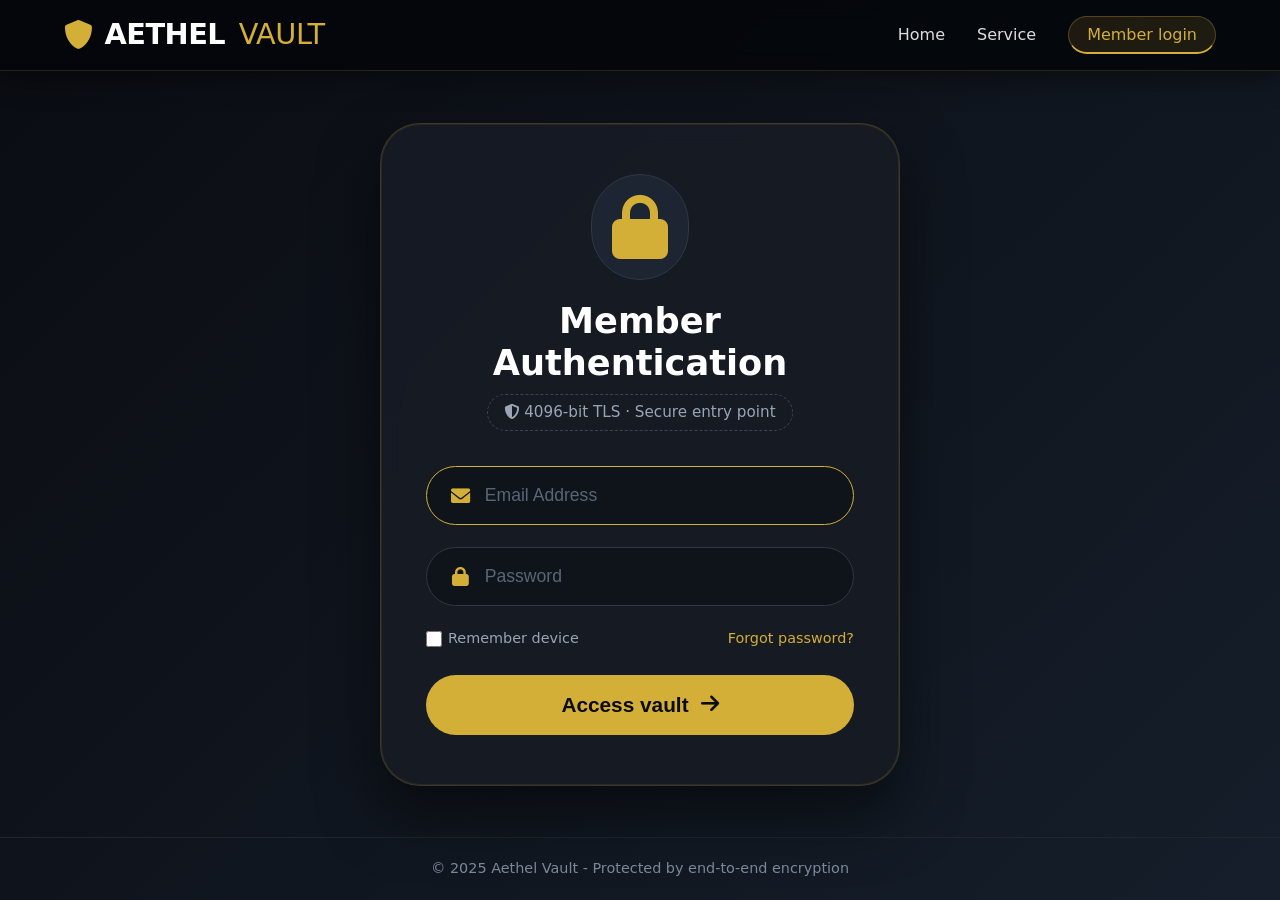
==== commit d6c5a15a: "Add files via upload" ====
--- a/dashboard.html
+++ b/dashboard.html
@@ -3,19 +3,21 @@
 <head>
   <meta charset="UTF-8">
   <meta name="viewport" content="width=device-width, initial-scale=1.0">
-  <title>My Vault | Aethel Dashboard</title>
-  <link rel="stylesheet" href="style.css">
-  <link rel="stylesheet" href="loginstyle.css">
+  <title>My Dashboard | Jmarna Holdings</title>
+  
+  <link rel="stylesheet" href="main.css">
+  <link rel="stylesheet" href="dashboard.css">
   <link rel="stylesheet" href="https://cdnjs.cloudflare.com/ajax/libs/font-awesome/6.0.0-beta3/css/all.min.css">
 </head>
 <body class="dashboard-page">
+  
   <!-- secure dashboard header -->
   <header class="dashboard-header">
     <div class="container">
       <div class="dashboard-nav">
         <div class="logo">
           <i class="fas fa-shield-alt"></i> 
-          <span>AETHEL<span class="vault">VAULT</span></span>
+          <span>Jmarna<span class="vault">Holdings</span></span>
         </div>
         <div class="user-menu">
           <span class="welcome-text">Welcome, <span id="displayMemberId">Member</span></span>
--- a/main.css
+++ b/main.css
@@ -0,0 +1,2456 @@
+/* ========================================
+   MAIN.CSS - Aethel Vault Main Website
+   ======================================== */
+
+/* ---------- RESET & BASE STYLES ---------- */
+* {
+  margin: 0;
+  padding: 0;
+  box-sizing: border-box;
+}
+
+body {
+  font-family: 'Inter', system-ui, -apple-system, BlinkMacSystemFont, 'Segoe UI', Roboto, sans-serif;
+  background-color: #0b0c10;
+  color: #e0e0e0;
+  line-height: 1.5;
+  scroll-behavior: smooth;
+}
+
+.container {
+  max-width: 1200px;
+  margin: 0 auto;
+  padding: 0 24px;
+}
+
+/* ---------- TYPOGRAPHY ---------- */
+h1, h2, h3, h4, h5, h6 {
+  font-weight: 600;
+  line-height: 1.2;
+}
+
+.section-title {
+  text-align: center;
+  font-size: 2.4rem;
+  margin-bottom: 20px;
+  color: #fff;
+  letter-spacing: 2px;
+  font-weight: 500;
+  border-bottom: 2px solid #d4af37;
+  display: inline-block;
+  padding-bottom: 10px;
+  width: auto;
+  margin-left: auto;
+  margin-right: auto;
+}
+
+.section-subtitle {
+  color: #b4c0d0;
+  font-size: 1.2rem;
+  max-width: 700px;
+  margin: 20px auto 0;
+}
+
+
+
+/* ---------- SCROLL ANIMATIONS ---------- */
+.reveal {
+  opacity: 0;
+  transform: translateY(50px);
+  transition: opacity 0.8s ease, transform 0.8s ease;
+}
+
+.reveal.active {
+  opacity: 1;
+  transform: translateY(0);
+}
+
+
+
+
+
+.logo a {
+  text-decoration: none;
+  color: inherit;
+  display: flex;
+  align-items: center;
+  gap: 6px;
+  transition: opacity 0.2s;
+}
+
+.logo a:hover {
+  opacity: 0.9;
+}
+
+.logo a:hover i {
+  color: #e5c158; /* Slightly lighter gold on hover */
+}
+
+
+
+
+
+
+
+/* ---------- MOBILE HEADER WITH HAMBURGER MENU ---------- */
+
+/* Header Styles */
+.site-header {
+  position: fixed;
+  width: 100%;
+  top: 0;
+  z-index: 1000;
+  background: rgba(5, 7, 12, 0.95);
+  backdrop-filter: blur(10px);
+  -webkit-backdrop-filter: blur(10px);
+  border-bottom: 1px solid rgba(212, 175, 55, 0.15);
+  box-shadow: 0 4px 30px rgba(0, 0, 0, 0.5);
+}
+
+.nav-container {
+  display: flex;
+  align-items: center;
+  justify-content: space-between;
+  height: 80px;
+  position: relative;
+}
+
+/* Logo Styles */
+.logo {
+  font-size: 1.8rem;
+  font-weight: 600;
+  letter-spacing: -0.5px;
+  color: #fff;
+  z-index: 1001;
+}
+
+.logo i {
+  color: #d4af37;
+  margin-right: 6px;
+}
+
+.logo .vault {
+  font-weight: 300;
+  color: #d4af37;
+  margin-left: 4px;
+}
+
+/* Hamburger Menu Toggle */
+.menu-toggle {
+  display: none;
+  flex-direction: column;
+  justify-content: space-between;
+  width: 30px;
+  height: 21px;
+  cursor: pointer;
+  z-index: 1001;
+  position: relative;
+}
+
+.menu-toggle .bar {
+  width: 100%;
+  height: 3px;
+  background-color: #d4af37;
+  border-radius: 3px;
+  transition: all 0.3s ease-in-out;
+}
+
+/* Hamburger Animation Classes */
+.menu-toggle.active .bar:nth-child(1) {
+  transform: translateY(9px) rotate(45deg);
+  background-color: #d4af37;
+}
+
+.menu-toggle.active .bar:nth-child(2) {
+  opacity: 0;
+  transform: translateX(-10px);
+}
+
+.menu-toggle.active .bar:nth-child(3) {
+  transform: translateY(-9px) rotate(-45deg);
+  background-color: #d4af37;
+}
+
+/* Main Navigation */
+.main-nav {
+  transition: all 0.3s ease-in-out;
+}
+
+.main-nav ul {
+  display: flex;
+  gap: 2rem;
+  list-style: none;
+  margin: 0;
+  padding: 0;
+}
+
+.main-nav a {
+  text-decoration: none;
+  color: #ddd;
+  font-weight: 500;
+  font-size: 1rem;
+  transition: color 0.2s;
+  padding: 8px 0;
+  border-bottom: 2px solid transparent;
+}
+
+.main-nav a:hover {
+  color: #d4af37;
+  border-bottom-color: #d4af37;
+}
+
+.main-nav a.active {
+  color: #d4af37;
+  border-bottom-color: #d4af37;
+}
+
+.login-header {
+  background: rgba(212, 175, 55, 0.12);
+  padding: 8px 18px !important;
+  border-radius: 40px;
+  border: 1px solid rgba(212, 175, 55, 0.3);
+}
+
+.login-header:hover {
+  background: rgba(212, 175, 55, 0.2);
+}
+
+
+/* ---------- MOBILE RESPONSIVE STYLES ---------- */
+@media (max-width: 768px) {
+  .nav-container {
+    height: 70px;
+  }
+  
+  /* Show hamburger menu */
+  .menu-toggle {
+    display: flex;
+  }
+  
+  /* Hide main navigation by default on mobile */
+  .main-nav {
+    position: fixed;
+    top: 0;
+    right: -100%;
+    width: 80%;
+    max-width: 350px;
+    height: 100vh;
+    background: rgba(10, 12, 18, 0.98);
+    backdrop-filter: blur(10px);
+    -webkit-backdrop-filter: blur(10px);
+    padding: 100px 30px 30px;
+    transition: right 0.4s ease-in-out;
+    box-shadow: -5px 0 30px rgba(0, 0, 0, 0.5);
+    border-left: 1px solid rgba(212, 175, 55, 0.2);
+    z-index: 1000;
+    overflow-y: auto;
+  }
+  
+  /* When menu is active */
+  .main-nav.active {
+    right: 0;
+  }
+  
+  /* Navigation list styling for mobile */
+  .main-nav ul {
+    flex-direction: column;
+    gap: 1.5rem;
+  }
+  
+  .main-nav ul li {
+    width: 100%;
+    opacity: 0;
+    transform: translateX(20px);
+    transition: all 0.3s ease;
+    transition-delay: calc(0.1s * var(--item-index));
+  }
+  
+  .main-nav.active ul li {
+    opacity: 1;
+    transform: translateX(0);
+  }
+  
+  /* Style each list item with custom property for animation delay */
+  .main-nav ul li:nth-child(1) { --item-index: 1; }
+  .main-nav ul li:nth-child(2) { --item-index: 2; }
+  .main-nav ul li:nth-child(3) { --item-index: 3; }
+  .main-nav ul li:nth-child(4) { --item-index: 4; }
+  .main-nav ul li:nth-child(5) { --item-index: 5; }
+  .main-nav ul li:nth-child(6) { --item-index: 6; }
+  .main-nav ul li:nth-child(7) { --item-index: 7; }
+  
+  /* Mobile navigation links */
+  .main-nav a {
+    display: block;
+    padding: 12px 20px;
+    font-size: 1.2rem;
+    color: #fff;
+    border-bottom: 1px solid rgba(212, 175, 55, 0.1);
+    border-radius: 8px;
+    text-align: left;
+  }
+  
+  .main-nav a:hover {
+    background: rgba(212, 175, 55, 0.1);
+    padding-left: 25px;
+    border-bottom-color: #d4af37;
+  }
+  
+  /* Login trigger special styling for mobile */
+  .login-trigger {
+    background: rgba(212, 175, 55, 0.15);
+    border: 1px solid #d4af37;
+    text-align: center !important;
+    margin-top: 10px;
+  }
+  
+  .login-trigger:hover {
+    background: #d4af37;
+    color: #0b0c10 !important;
+  }
+  
+  /* Overlay when menu is open */
+  body.menu-open {
+    overflow: hidden;
+  }
+  
+  body.menu-open::after {
+    content: '';
+    position: fixed;
+    top: 0;
+    left: 0;
+    width: 100%;
+    height: 100%;
+    background: rgba(0, 0, 0, 0.5);
+    z-index: 999;
+    backdrop-filter: blur(3px);
+    animation: fadeIn 0.3s ease;
+  }
+  
+  @keyframes fadeIn {
+    from { opacity: 0; }
+    to { opacity: 1; }
+  }
+}
+
+/* Small mobile devices */
+@media (max-width: 480px) {
+  .logo {
+    font-size: 1.5rem;
+  }
+  
+  .main-nav {
+    width: 85%;
+    padding: 80px 20px 20px;
+  }
+  
+  .main-nav a {
+    font-size: 1rem;
+    padding: 10px 15px;
+  }
+}
+
+/* Landscape orientation on mobile */
+@media (max-height: 500px) and (orientation: landscape) {
+  .main-nav {
+    padding: 70px 30px 20px;
+  }
+  
+  .main-nav ul {
+    gap: 0.8rem;
+  }
+  
+  .main-nav a {
+    padding: 8px 15px;
+    font-size: 0.95rem;
+  }
+}
+
+
+
+
+
+
+
+/* ---------- HERO SLIDESHOW ---------- */
+.hero-slideshow {
+  position: relative;
+  width: 100%;
+  height: 100vh;
+  min-height: 700px;
+  overflow: hidden;
+  margin-top: 0;
+}
+
+.slide {
+  position: absolute;
+  top: 0;
+  left: 0;
+  width: 100%;
+  height: 100%;
+  background-size: cover;
+  background-position: center;
+  opacity: 0;
+  transition: opacity 1.2s cubic-bezier(0.25, 0.46, 0.45, 0.94);
+  display: flex;
+  align-items: center;
+  justify-content: center;
+  text-align: center;
+}
+
+.slide.active {
+  opacity: 1;
+  z-index: 2;
+}
+
+.overlay {
+  position: absolute;
+  top: 0;
+  left: 0;
+  width: 100%;
+  height: 100%;
+  background: radial-gradient(circle at 20% 30%, rgba(0,0,0,0.3), rgba(0,0,0,0.8));
+  z-index: 3;
+}
+
+.slide-content {
+  position: relative;
+  z-index: 4;
+  max-width: 900px;
+  padding: 20px;
+  color: #fff;
+  text-shadow: 0 4px 20px rgba(0,0,0,0.5);
+  transform: translateY(0);
+}
+
+.slide-content h1 {
+  font-size: clamp(2.6rem, 4vw, 5rem);
+  font-weight: 600;
+  letter-spacing: -1px;
+  margin-bottom: 1rem;
+  line-height: 1.1;
+}
+
+.slide-content p {
+  font-size: 1.4rem;
+  opacity: 0.9;
+  font-weight: 300;
+  margin-bottom: 30px;
+}
+
+/* Slide Buttons */
+.slide-buttons {
+  margin-top: 30px;
+  display: flex;
+  gap: 20px;
+  justify-content: center;
+}
+
+.btn-primary, .btn-secondary {
+  display: inline-block;
+  padding: 10px 30px;
+  border-radius: 50px;
+  text-decoration: none;
+  font-weight: 600;
+  transition: all 0.3s;
+}
+
+.btn-primary {
+  background: #d4af37;
+  color: #0b0c10;
+  border: 2px solid #d4af37;
+}
+
+.btn-primary:hover {
+  background: transparent;
+  color: #d4af37;
+}
+
+.btn-secondary {
+  background: transparent;
+  color: #fff;
+  border: 2px solid #fff;
+}
+
+.btn-secondary:hover {
+  background: #fff;
+  color: #0b0c10;
+}
+
+
+/* Slide Arrows */
+.slide-arrow {
+  position: absolute;
+  top: 50%;
+  transform: translateY(-50%);
+  background: rgba(0,0,0,0.45);
+  border: none;
+  color: #d4af37;
+  font-size: 2rem;
+  width: 56px;
+  height: 56px;
+  border-radius: 50%;
+  cursor: pointer;
+  z-index: 10;
+  transition: background 0.2s, border 0.2s;
+  border: 1px solid rgba(212, 175, 55, 0.3);
+  display: flex;
+  align-items: center;
+  justify-content: center;
+}
+
+.slide-arrow:hover {
+  background: rgba(212, 175, 55, 0.25);
+  border-color: #d4af37;
+}
+
+.prev { left: 30px; }
+.next { right: 30px; }
+
+/* Slide Dots */
+.slide-dots {
+  position: absolute;
+  bottom: 30px;
+  left: 50%;
+  transform: translateX(-50%);
+  z-index: 10;
+  display: flex;
+  gap: 14px;
+}
+
+.dot {
+  width: 14px;
+  height: 14px;
+  background: rgba(255,255,255,0.4);
+  border-radius: 50%;
+  cursor: pointer;
+  transition: 0.2s;
+  border: 1px solid transparent;
+}
+
+.dot.active {
+  background: #d4af37;
+  transform: scale(1.3);
+  box-shadow: 0 0 12px #d4af37;
+}
+
+/* Hero Mobile Responsive */
+@media (max-width: 768px) {
+  .hero-slideshow {
+    min-height: 600px;
+  }
+  
+  .slide-content h1 {
+    font-size: 2.2rem;
+  }
+  
+  .slide-content p {
+    font-size: 1.1rem;
+  }
+  
+  .slide-buttons {
+    flex-direction: column;
+    align-items: center;
+    gap: 15px;
+  }
+  
+  .btn-primary, .btn-secondary {
+    padding: 12px 30px;
+    width: 80%;
+    text-align: center;
+  }
+  
+  .slide-arrow {
+    width: 40px;
+    height: 40px;
+    font-size: 1.2rem;
+  }
+  
+  .prev { left: 10px; }
+  .next { right: 10px; }
+}
+
+@media (max-width: 480px) {
+  .slide-content h1 {
+    font-size: 1.8rem;
+  }
+  
+  .slide-content p {
+    font-size: 1rem;
+  }
+  
+  .btn-primary, .btn-secondary {
+    width: 100%;
+  }
+}
+
+
+
+
+
+
+
+
+
+
+
+/* ---------- SERVICES SECTION ---------- */
+.services-section {
+  padding: 100px 100px;
+  background: #ffffff;
+}
+
+.section-header {
+  text-align: center;
+  margin-bottom: 60px;
+}
+
+.section-header h2 {
+  color: #0b0c10;
+}
+
+.services-grid {
+  display: grid;
+  grid-template-columns: repeat(auto-fit, minmax(280px, 1fr));
+  gap: 30px;
+}
+
+.service-card {
+  background: rgba(23, 27, 36, 0.8);
+  backdrop-filter: blur(10px);
+  border: 1px solid #2a2e3a;
+  border-radius: 30px;
+  padding: 35px;
+  transition: transform 0.3s, border-color 0.3s;
+  position: relative;
+  overflow: hidden;
+}
+
+.service-card::before {
+  content: '';
+  position: absolute;
+  top: 0;
+  left: 0;
+  right: 0;
+  height: 4px;
+  background: linear-gradient(90deg, #d4af37, #f5e7b2);
+  transform: translateX(-100%);
+  transition: transform 0.5s;
+}
+
+.service-card:hover::before {
+  transform: translateX(0);
+}
+
+.service-card:hover {
+  transform: translateY(-10px);
+  border-color: #d4af37;
+}
+
+.service-icon {
+  width: 70px;
+  height: 70px;
+  background: rgba(212, 175, 55, 0.1);
+  border-radius: 20px;
+  display: flex;
+  align-items: center;
+  justify-content: center;
+  margin-bottom: 25px;
+}
+
+.service-icon i {
+  font-size: 2.5rem;
+  color: #d4af37;
+}
+
+.service-card h3 {
+  color: #fff;
+  font-size: 1.5rem;
+  margin-bottom: 15px;
+}
+
+.service-card p {
+  color: #b4c0d0;
+  margin-bottom: 20px;
+  line-height: 1.6;
+}
+
+.service-features {
+  list-style: none;
+  margin-bottom: 25px;
+}
+
+.service-features li {
+  color: #e0e0e0;
+  padding: 8px 0;
+  display: flex;
+  align-items: center;
+  gap: 10px;
+}
+
+.service-features i {
+  color: #d4af37;
+  font-size: 1rem;
+}
+
+.service-link {
+  color: #d4af37;
+  text-decoration: none;
+  font-weight: 600;
+  display: inline-flex;
+  align-items: center;
+  gap: 10px;
+  transition: gap 0.2s;
+}
+
+.service-link:hover {
+  gap: 15px;
+}
+
+/* Services Mobile Responsive */
+/* ---------- SERVICES SECTION MOBILE RESPONSIVE ---------- */
+
+/* Tablet and Small Desktop (769px - 1024px) */
+@media (min-width: 769px) and (max-width: 1024px) {
+  .services-grid {
+    grid-template-columns: repeat(2, 1fr);
+    gap: 25px;
+  }
+}
+
+/* Mobile Large (426px - 768px) - TWO COLUMNS */
+@media (max-width: 768px) {
+  .services-section {
+    padding: 60px 0;
+  }
+  
+  .services-grid {
+    grid-template-columns: repeat(2, 1fr); /* Changed from 1fr to 2 columns */
+    gap: 15px; /* Slightly smaller gap for mobile */
+  }
+  
+  .service-card {
+    padding: 20px 15px; /* Slightly smaller padding for mobile */
+  }
+  
+  .service-card h3 {
+    font-size: 1.1rem; /* Smaller font size for mobile */
+    margin-bottom: 10px;
+  }
+  
+  .service-card p {
+    font-size: 0.9rem; /* Smaller paragraph text */
+    margin-bottom: 15px;
+  }
+  
+  .service-icon {
+    width: 50px;
+    height: 50px;
+    margin-bottom: 15px;
+  }
+  
+  .service-icon i {
+    font-size: 1.8rem; /* Smaller icons */
+  }
+  
+  .service-features li {
+    font-size: 0.85rem;
+    padding: 5px 0;
+  }
+  
+  .service-features i {
+    font-size: 0.8rem;
+  }
+  
+  .service-link {
+    font-size: 0.9rem;
+  }
+}
+
+/* Mobile Small (320px - 425px) - Still 2 columns but adjust */
+@media (max-width: 425px) {
+  .services-grid {
+    gap: 10px; /* Even smaller gap for very small phones */
+  }
+  
+  .service-card {
+    padding: 15px 10px;
+  }
+  
+  .service-card h3 {
+    font-size: 1rem;
+  }
+  
+  .service-card p {
+    font-size: 0.8rem;
+    margin-bottom: 10px;
+  }
+  
+  .service-icon {
+    width: 40px;
+    height: 40px;
+    margin-bottom: 10px;
+  }
+  
+  .service-icon i {
+    font-size: 1.5rem;
+  }
+  
+  .service-features li {
+    font-size: 0.75rem;
+    padding: 3px 0;
+  }
+  
+  .service-link {
+    font-size: 0.8rem;
+  }
+}
+
+/* Handle very small devices */
+@media (max-width: 320px) {
+  .services-grid {
+    grid-template-columns: 1fr; /* Back to 1 column for extremely small phones */
+  }
+}
+
+
+
+
+
+
+
+
+
+
+
+/* ---------- FEATURES SECTION ---------- */
+.features-section {
+  padding: 100px 100px;
+  background: #0b0d12;
+}
+
+.features-section h2 {
+  color: #fff;
+}
+
+.features-grid {
+  display: grid;
+  grid-template-columns: repeat(auto-fit, minmax(300px, 1fr));
+  gap: 35px;
+  margin-top: 20px;
+}
+
+.feature-card {
+  background: rgba(18, 22, 30, 0.8);
+  backdrop-filter: blur(5px);
+  border: 1px solid #2a2e3a;
+  border-radius: 28px;
+  padding: 40px 25px;
+  text-align: center;
+  transition: transform 0.2s, border-color 0.2s;
+  box-shadow: 0 20px 30px -10px rgba(0,0,0,0.6);
+}
+
+.feature-card:hover {
+  border-color: #d4af37;
+  transform: translateY(-10px);
+}
+
+.feature-card i {
+  font-size: 3.5rem;
+  color: #d4af37;
+  margin-bottom: 25px;
+}
+
+.feature-card h3 {
+  font-size: 1.6rem;
+  margin-bottom: 12px;
+  color: #fff;
+}
+
+.feature-card p {
+  color: #aaa;
+  font-size: 1rem;
+}
+
+/* Features Mobile Responsive */
+/* ---------- FEATURES SECTION MOBILE RESPONSIVE ---------- */
+
+/* Tablet and Small Desktop (769px - 1024px) */
+@media (min-width: 769px) and (max-width: 1024px) {
+  .features-grid {
+    grid-template-columns: repeat(2, 1fr);
+    gap: 25px;
+  }
+}
+
+/* Mobile Large (426px - 768px) - TWO COLUMNS */
+@media (max-width: 768px) {
+  .features-section {
+    padding: 60px 0;
+  }
+  
+  .features-grid {
+    grid-template-columns: repeat(2, 1fr); /* Changed from 1fr to 2 columns */
+    gap: 15px;
+  }
+  
+  .feature-card {
+    padding: 20px 15px;
+  }
+  
+  .feature-card i {
+    font-size: 2.5rem;
+    margin-bottom: 15px;
+  }
+  
+  .feature-card h3 {
+    font-size: 1.2rem;
+    margin-bottom: 10px;
+  }
+  
+  .feature-card p {
+    font-size: 0.9rem;
+    line-height: 1.4;
+  }
+}
+
+/* Mobile Small (376px - 425px) */
+@media (max-width: 425px) {
+  .features-grid {
+    gap: 12px;
+  }
+  
+  .feature-card {
+    padding: 15px 12px;
+  }
+  
+  .feature-card i {
+    font-size: 2.2rem;
+    margin-bottom: 12px;
+  }
+  
+  .feature-card h3 {
+    font-size: 1.1rem;
+    margin-bottom: 8px;
+  }
+  
+  .feature-card p {
+    font-size: 0.8rem;
+  }
+}
+
+/* Mobile Extra Small (321px - 375px) */
+@media (max-width: 375px) {
+  .feature-card {
+    padding: 12px 10px;
+  }
+  
+  .feature-card i {
+    font-size: 2rem;
+    margin-bottom: 10px;
+  }
+  
+  .feature-card h3 {
+    font-size: 1rem;
+  }
+  
+  .feature-card p {
+    font-size: 0.75rem;
+  }
+}
+
+/* Tiny Phones (320px and below) - fallback to 1 column */
+@media (max-width: 320px) {
+  .features-grid {
+    grid-template-columns: 1fr; /* Back to 1 column for very small phones */
+  }
+  
+  .feature-card {
+    padding: 20px;
+  }
+  
+  .feature-card h3 {
+    font-size: 1.2rem;
+  }
+  
+  .feature-card p {
+    font-size: 0.9rem;
+  }
+}
+
+
+
+
+
+
+
+
+
+
+/* ---------- ABOUT SECTION ---------- */
+.about-section {
+  padding: 100px 100px;
+  background: linear-gradient(135deg, #1a2330 0%, #0f1a24 100%);
+  border-top: 1px solid #222;
+  border-bottom: 1px solid #222;
+}
+
+.about-flex {
+  display: flex;
+  align-items: center;
+  gap: 60px;
+  flex-wrap: wrap;
+}
+
+.about-text {
+  flex: 1 1 300px;
+}
+
+.about-text h2 {
+  font-size: 2.6rem;
+  font-weight: 600;
+  color: #fff;
+  margin-bottom: 25px;
+  letter-spacing: -0.5px;
+}
+
+.about-lead {
+  font-size: 1.3rem;
+  color: #fff;
+  margin-bottom: 20px;
+  font-weight: 300;
+}
+
+.about-text p {
+  font-size: 1.2rem;
+  color: #bbb;
+  margin-bottom: 30px;
+}
+
+/* About Stats */
+.about-stats {
+  display: grid;
+  grid-template-columns: repeat(3, 1fr);
+  gap: 20px;
+  margin: 40px 0;
+}
+
+.stat-item {
+  text-align: center;
+}
+
+.stat-number {
+  display: block;
+  color: #d4af37;
+  font-size: 2rem;
+  font-weight: 700;
+  font-family: 'Courier New', monospace;
+}
+
+.stat-label {
+  color: #b4c0d0;
+  font-size: 0.9rem;
+  text-transform: uppercase;
+  letter-spacing: 1px;
+}
+
+.btn-outline {
+  display: inline-block;
+  padding: 14px 34px;
+  border: 2px solid #d4af37;
+  color: #d4af37;
+  text-decoration: none;
+  font-weight: 600;
+  letter-spacing: 1px;
+  border-radius: 60px;
+  transition: background 0.2s, color 0.2s;
+}
+
+.btn-outline:hover {
+  background: #d4af37;
+  color: #0b0d12;
+}
+
+.about-image {
+  flex: 1 1 300px;
+  border-radius: 30px;
+  overflow: hidden;
+  border: 3px solid #2c2f3a;
+  box-shadow: 0 30px 40px -15px black;
+}
+
+.about-image img {
+  width: 100%;
+  height: auto;
+  display: block;
+  transition: transform 7s;
+}
+
+.about-image:hover img {
+  transform: scale(1.1);
+}
+
+.image-caption {
+  text-align: center;
+  color: #b4c0d0;
+  font-size: 0.9rem;
+  margin-top: 10px;
+}
+
+/* About Mobile Responsive */
+/* ---------- ABOUT SECTION MOBILE RESPONSIVE ---------- */
+@media (max-width: 768px) {
+  .about-section {
+    padding: 60px 0;
+  }
+  
+  .about-flex {
+    flex-direction: column;
+    gap: 30px;
+  }
+  
+  .about-text h2 {
+    font-size: 2rem;
+    text-align: center;
+    margin-bottom: 15px;
+  }
+  
+  .about-lead {
+    font-size: 1.1rem;
+    text-align: center;
+    margin-bottom: 15px;
+  }
+  
+  .about-text p {
+    font-size: 1rem;
+    text-align: center;
+    margin-bottom: 20px;
+  }
+  
+  /* Stats in a ROW on mobile - FIXED OVERLAPPING */
+  .about-stats {
+    display: flex;
+    flex-direction: row;
+    justify-content: center;
+    gap: 15px;
+    margin: 20px auto;
+    max-width: 100%;
+    padding: 0 10px;
+    flex-wrap: wrap; /* Allows wrapping if needed */
+  }
+  
+  .stat-item {
+    flex: 0 1 auto; /* Don't force equal width */
+    min-width: 80px; /* Minimum width */
+    text-align: center;
+    padding: 5px;
+  }
+  
+  .stat-number {
+    font-size: 1.4rem;
+    margin-bottom: 3px;
+    white-space: nowrap; /* Keep numbers from breaking */
+  }
+  
+  .stat-label {
+    font-size: 0.75rem;
+    text-transform: uppercase;
+    letter-spacing: 0.5px;
+    white-space: nowrap; /* Keep labels from breaking */
+  }
+  
+ .btn-outline {
+    width: 100%;
+    text-align: center;
+  }
+  
+  .about-image {
+    width: 100%;
+    max-width: 500px;
+    margin: 0 auto;
+  }
+}
+
+/* Small Mobile (480px and below) */
+@media (max-width: 480px) {
+  .about-stats {
+    gap: 10px;
+    justify-content: space-around;
+  }
+  
+  .stat-item {
+    min-width: 70px;
+  }
+  
+  .stat-number {
+    font-size: 1.2rem;
+  }
+  
+  .stat-label {
+    font-size: 0.7rem;
+  }
+}
+
+/* Very Small Mobile (375px and below) */
+@media (max-width: 375px) {
+  .about-stats {
+    gap: 8px;
+  }
+  
+  .stat-item {
+    min-width: 60px;
+  }
+  
+  .stat-number {
+    font-size: 1rem;
+  }
+  
+  .stat-label {
+    font-size: 0.6rem;
+  }
+}
+
+/* Extra Small - Force 2 rows if still overlapping */
+@media (max-width: 320px) {
+  .about-stats {
+    display: grid;
+    grid-template-columns: repeat(2, 1fr);
+    gap: 15px;
+  }
+  
+  .stat-item {
+    min-width: auto;
+  }
+  
+  .stat-number {
+    font-size: 1.2rem;
+  }
+  
+  .stat-label {
+    font-size: 0.7rem;
+    white-space: normal;
+  }
+}
+
+
+
+
+
+
+
+
+
+
+/* ---------- LOCATIONS SECTION ---------- */
+.locations-section {
+  padding: 100px 100px;
+  background: #0b0d12;
+}
+
+
+.locations-section h2 {
+  color: #d9e2f7;
+}
+
+.locations-grid {
+  display: grid;
+  grid-template-columns: repeat(auto-fit, minmax(280px, 1fr));
+  gap: 30px;
+}
+
+.location-card {
+  background: #161c26;
+  border-radius: 30px;
+  overflow: hidden;
+  border: 1px solid #283040;
+  transition: transform 0.3s;
+}
+
+.location-card:hover {
+  transform: translateY(-10px);
+  border-color: #d4af37;
+}
+
+.location-image {
+  position: relative;
+  height: 200px;
+  overflow: hidden;
+}
+
+.location-image img {
+  width: 100%;
+  height: 100%;
+  object-fit: cover;
+  transition: transform 0.5s;
+}
+
+.location-card:hover .location-image img {
+  transform: scale(1.1);
+}
+
+.location-badge {
+  position: absolute;
+  top: 15px;
+  right: 15px;
+  background: #d4af37;
+  color: #0b0c10;
+  padding: 5px 15px;
+  border-radius: 30px;
+  font-size: 0.8rem;
+  font-weight: 600;
+}
+
+.location-info {
+  padding: 25px;
+}
+
+.location-info h3 {
+  color: #fff;
+  font-size: 1.3rem;
+  margin-bottom: 10px;
+}
+
+.location-info p {
+  color: #b4c0d0;
+  margin-bottom: 15px;
+  line-height: 1.5;
+}
+
+.location-features {
+  display: flex;
+  gap: 15px;
+  flex-wrap: wrap;
+}
+
+.location-features span {
+  background: #1e2532;
+  color: #e0e0e0;
+  padding: 5px 12px;
+  border-radius: 30px;
+  font-size: 0.8rem;
+  display: flex;
+  align-items: center;
+  gap: 5px;
+}
+
+.location-features i {
+  color: #d4af37;
+}
+
+/* Locations Mobile Responsive */
+/* ---------- LOCATIONS SECTION MOBILE RESPONSIVE ---------- */
+
+/* Tablet and Small Desktop (769px - 1024px) */
+@media (min-width: 769px) and (max-width: 1024px) {
+  .locations-grid {
+    grid-template-columns: repeat(2, 1fr);
+    gap: 25px;
+  }
+}
+
+/* Mobile Large (426px - 768px) - TWO COLUMNS */
+@media (max-width: 768px) {
+  .locations-section {
+    padding: 60px 0;
+  }
+  
+  .locations-grid {
+    grid-template-columns: repeat(2, 1fr); /* Two columns on mobile */
+    gap: 15px;
+  }
+  
+  .location-card {
+    margin: 0;
+  }
+  
+  .location-image {
+    height: 150px; /* Smaller height for mobile */
+  }
+  
+  .location-badge {
+    top: 10px;
+    right: 10px;
+    padding: 3px 10px;
+    font-size: 0.7rem;
+  }
+  
+  .location-info {
+    padding: 15px 12px;
+  }
+  
+  .location-info h3 {
+    font-size: 1.1rem;
+    margin-bottom: 5px;
+  }
+  
+  .location-info p {
+    font-size: 0.8rem;
+    margin-bottom: 10px;
+    line-height: 1.4;
+  }
+  
+  .location-features {
+    gap: 8px;
+  }
+  
+  .location-features span {
+    padding: 4px 8px;
+    font-size: 0.7rem;
+  }
+  
+  .location-features i {
+    font-size: 0.7rem;
+  }
+}
+
+/* Mobile Small (376px - 425px) */
+@media (max-width: 425px) {
+  .locations-grid {
+    gap: 12px;
+  }
+  
+  .location-image {
+    height: 130px;
+  }
+  
+  .location-info {
+    padding: 12px 10px;
+  }
+  
+  .location-info h3 {
+    font-size: 1rem;
+  }
+  
+  .location-info p {
+    font-size: 0.75rem;
+  }
+  
+  .location-features span {
+    padding: 3px 6px;
+    font-size: 0.65rem;
+  }
+}
+
+/* Mobile Extra Small (321px - 375px) */
+@media (max-width: 375px) {
+  .locations-grid {
+    gap: 10px;
+  }
+  
+  .location-image {
+    height: 120px;
+  }
+  
+  .location-info h3 {
+    font-size: 0.95rem;
+  }
+  
+  .location-info p {
+    font-size: 0.7rem;
+  }
+}
+
+/* Tiny Phones (320px and below) - fallback to 1 column */
+@media (max-width: 320px) {
+  .locations-grid {
+    grid-template-columns: 1fr; /* Back to 1 column for very small phones */
+  }
+  
+  .location-image {
+    height: 160px;
+  }
+  
+  .location-info h3 {
+    font-size: 1.1rem;
+  }
+  
+  .location-info p {
+    font-size: 0.85rem;
+  }
+}
+
+
+
+
+
+
+
+
+
+
+
+
+
+
+
+/* ---------- CONTACT SECTION ---------- */
+.contact-section {
+  padding: 100px 100px;
+  background: #0f1117;
+}
+
+.contact-grid {
+  display: grid;
+  grid-template-columns: 1fr 1fr;
+  gap: 60px;
+}
+
+/* Contact Info */
+.contact-info h2 {
+  color: #fff;
+  font-size: 2.5rem;
+  margin-bottom: 20px;
+}
+
+.contact-lead {
+  color: #b4c0d0;
+  font-size: 1.2rem;
+  margin-bottom: 40px;
+}
+
+.contact-details {
+  margin-bottom: 40px;
+}
+
+.contact-item {
+  display: flex;
+  gap: 20px;
+  margin-bottom: 30px;
+}
+
+.contact-item i {
+  color: #d4af37;
+  font-size: 1.5rem;
+  width: 40px;
+}
+
+.contact-item h4 {
+  color: #fff;
+  margin-bottom: 5px;
+}
+
+.contact-item p {
+  color: #b4c0d0;
+  line-height: 1.6;
+}
+
+.social-links {
+  display: flex;
+  gap: 15px;
+}
+
+.social-links a {
+  width: 45px;
+  height: 45px;
+  background: #1e2532;
+  border-radius: 50%;
+  display: flex;
+  align-items: center;
+  justify-content: center;
+  color: #d4af37;
+  font-size: 1.2rem;
+  transition: all 0.3s;
+  border: 1px solid #283040;
+}
+
+.social-links a:hover {
+  background: #d4af37;
+  color: #0b0c10;
+  border-color: #d4af37;
+}
+
+/* Contact Form */
+.contact-form {
+  background: #161c26;
+  border-radius: 30px;
+  padding: 40px;
+  border: 1px solid #283040;
+}
+
+.contact-form h3 {
+  color: #fff;
+  font-size: 1.5rem;
+  margin-bottom: 30px;
+}
+
+.form-group {
+  margin-bottom: 20px;
+}
+
+.form-group input,
+.form-group select,
+.form-group textarea {
+  width: 100%;
+  padding: 15px 20px;
+  background: #1e2532;
+  border: 1px solid #283040;
+  border-radius: 15px;
+  color: #fff;
+  font-size: 1rem;
+  transition: border-color 0.2s;
+}
+
+.form-group input:focus,
+.form-group select:focus,
+.form-group textarea:focus {
+  outline: none;
+  border-color: #d4af37;
+}
+
+.form-group select {
+  cursor: pointer;
+}
+
+.form-group select option {
+  background: #1e2532;
+  color: #fff;
+}
+
+.form-group.checkbox {
+  display: flex;
+  align-items: center;
+  gap: 10px;
+}
+
+.form-group.checkbox input {
+  width: auto;
+  margin-right: 10px;
+}
+
+.form-group.checkbox label {
+  color: #b4c0d0;
+}
+
+.form-group.checkbox a {
+  color: #d4af37;
+  text-decoration: none;
+}
+
+.form-group.checkbox a:hover {
+  text-decoration: underline;
+}
+
+.btn-full {
+  width: 100%;
+  text-align: center;
+  border: none;
+  cursor: pointer;
+}
+
+/* Contact Mobile Responsive */
+@media (max-width: 992px) {
+  .contact-grid {
+    grid-template-columns: 1fr;
+    gap: 40px;
+  }
+}
+
+@media (max-width: 768px) {
+  .contact-section {
+    padding: 60px 0;
+  }
+  
+  .contact-info h2 {
+    font-size: 2rem;
+  }
+  
+  .contact-lead {
+    font-size: 1rem;
+  }
+  
+  .contact-item {
+    flex-direction: column;
+    gap: 10px;
+  }
+  
+  .contact-form {
+    padding: 30px 20px;
+  }
+  
+  .contact-form h3 {
+    font-size: 1.3rem;
+  }
+  
+  .form-group.checkbox {
+    flex-wrap: wrap;
+  }
+}
+
+
+
+
+
+
+
+/* ---------- NEWSLETTER SECTION ---------- */
+.newsletter-section {
+  padding: 80px 100px;
+  background: linear-gradient(135deg, #1a2330 0%, #0f1a24 100%);
+  border-top: 1px solid #283040;
+  border-bottom: 1px solid #283040;
+}
+
+.newsletter-content {
+  text-align: center;
+  max-width: 600px;
+  margin: 0 auto;
+}
+
+.newsletter-content h3 {
+  color: #fff;
+  font-size: 2rem;
+  margin-bottom: 15px;
+}
+
+.newsletter-content p {
+  color: #b4c0d0;
+  margin-bottom: 30px;
+}
+
+.newsletter-form {
+  display: flex;
+  gap: 15px;
+  margin-bottom: 15px;
+}
+
+.newsletter-form input {
+  flex: 1;
+  padding: 15px 20px;
+  background: #1e2532;
+  border: 1px solid #283040;
+  border-radius: 50px;
+  color: #fff;
+  font-size: 1rem;
+}
+
+.newsletter-form input:focus {
+  outline: none;
+  border-color: #d4af37;
+}
+
+.newsletter-form button {
+  padding: 15px 35px;
+  border: none;
+  cursor: pointer;
+}
+
+.newsletter-note {
+  color: #7e8a9c;
+  font-size: 0.9rem;
+}
+
+/* Newsletter Mobile Responsive */
+@media (max-width: 768px) {
+  .newsletter-section {
+    padding: 60px 0;
+  }
+  
+  .newsletter-content h3 {
+    font-size: 1.5rem;
+  }
+  
+  .newsletter-form {
+    flex-direction: column;
+  }
+  
+  .newsletter-form input,
+  .newsletter-form button {
+    width: 100%;
+  }
+}
+
+
+
+
+
+
+
+
+/* ========================================
+   FOOTER SECTION - Rows Layout on Mobile
+   ======================================== */
+
+/* ---------- FOOTER BASE STYLES ---------- */
+.site-footer {
+  background: #07090e;
+  padding: 0 0 30px;
+  border-top: 1px solid #20252e;
+}
+
+.container {
+  max-width: 1400px;
+  margin: 0 auto;
+  padding: 0 24px;
+}
+
+/* ---------- FOOTER MAIN GRID ---------- */
+.footer-main {
+  display: grid;
+  grid-template-columns: 2fr repeat(4, 1fr); /* 5 columns on desktop */
+  gap: 40px;
+  padding: 60px 0;
+}
+
+/* Footer Logo Column */
+.footer-col:first-child {
+  grid-column: span 1;
+}
+
+.footer-logo {
+  font-size: 1.8rem;
+  font-weight: 600;
+  color: #fff;
+  margin-bottom: 20px;
+}
+
+.footer-logo i {
+  color: #d4af37;
+  margin-right: 6px;
+}
+
+.footer-logo .vault {
+  font-weight: 300;
+  color: #d4af37;
+  margin-left: 4px;
+}
+
+.footer-description {
+  color: #9aa5b5;
+  line-height: 1.6;
+  margin-bottom: 20px;
+  max-width: 300px;
+}
+
+.footer-certifications {
+  display: flex;
+  flex-direction: column;
+  gap: 10px;
+}
+
+.footer-certifications span {
+  color: #b4c0d0;
+  font-size: 0.9rem;
+  display: flex;
+  align-items: center;
+  gap: 10px;
+}
+
+.footer-certifications i {
+  color: #d4af37;
+  font-size: 1rem;
+}
+
+/* Footer Columns */
+.footer-col h4 {
+  color: #fff;
+  font-size: 1.2rem;
+  margin-bottom: 25px;
+  position: relative;
+  padding-bottom: 10px;
+}
+
+.footer-col h4::after {
+  content: '';
+  position: absolute;
+  bottom: 0;
+  left: 0;
+  width: 50px;
+  height: 2px;
+  background: #d4af37;
+  transition: width 0.3s ease;
+}
+
+.footer-col:hover h4::after {
+  width: 70px;
+}
+
+.footer-col ul {
+  list-style: none;
+  padding: 0;
+  margin: 0;
+}
+
+.footer-col ul li {
+  margin-bottom: 12px;
+}
+
+.footer-col ul li a {
+  color: #9aa5b5;
+  text-decoration: none;
+  transition: all 0.2s ease;
+  display: inline-block;
+}
+
+.footer-col ul li a:hover {
+  color: #d4af37;
+  transform: translateX(5px);
+}
+
+/* Footer Contact Info */
+.footer-contact li {
+  color: #9aa5b5;
+  display: flex;
+  align-items: center;
+  gap: 10px;
+  margin-bottom: 15px;
+}
+
+.footer-contact i {
+  color: #d4af37;
+  width: 20px;
+  font-size: 1rem;
+}
+
+/* Footer Social Links */
+.footer-social {
+  display: flex;
+  gap: 15px;
+  margin-top: 20px;
+}
+
+.footer-social a {
+  width: 40px;
+  height: 40px;
+  background: #1e2532;
+  border-radius: 50%;
+  display: flex;
+  align-items: center;
+  justify-content: center;
+  color: #d4af37;
+  font-size: 1.2rem;
+  transition: all 0.3s ease;
+  border: 1px solid #283040;
+}
+
+.footer-social a:hover {
+  background: #d4af37;
+  color: #0b0c10;
+  transform: translateY(-3px);
+  border-color: #d4af37;
+}
+
+/* ---------- FOOTER BOTTOM ---------- */
+.footer-bottom {
+  padding: 30px 0;
+  border-top: 1px solid #283040;
+  display: flex;
+  justify-content: space-between;
+  align-items: center;
+  flex-wrap: wrap;
+  gap: 20px;
+}
+
+.footer-legal {
+  display: flex;
+  gap: 25px;
+  flex-wrap: wrap;
+}
+
+.footer-legal span {
+  color: #7e8a9c;
+  font-size: 0.9rem;
+}
+
+.footer-legal a {
+  color: #9aa5b5;
+  text-decoration: none;
+  font-size: 0.9rem;
+  transition: color 0.2s;
+}
+
+.footer-legal a:hover {
+  color: #d4af37;
+}
+
+.footer-security {
+  display: flex;
+  gap: 15px;
+  color: #9aa5b5;
+  font-size: 0.9rem;
+  align-items: center;
+}
+
+.footer-security i {
+  color: #d4af37;
+  font-size: 1rem;
+}
+
+.footer-security span {
+  color: #b4c0d0;
+}
+
+/* ---------- RESPONSIVE BREAKPOINTS ---------- */
+
+/* Large Desktop (1201px and above) */
+@media (min-width: 1201px) {
+  .footer-main {
+    grid-template-columns: 2fr repeat(4, 1fr);
+    gap: 50px;
+  }
+}
+
+/* Desktop (1025px - 1200px) */
+@media (min-width: 1025px) and (max-width: 1200px) {
+  .footer-main {
+    grid-template-columns: 2fr repeat(4, 1fr);
+    gap: 40px;
+  }
+  
+  .footer-description {
+    max-width: 250px;
+  }
+}
+
+/* Tablet Landscape (993px - 1024px) */
+@media (min-width: 993px) and (max-width: 1024px) {
+  .footer-main {
+    grid-template-columns: repeat(3, 1fr);
+    gap: 35px;
+  }
+  
+  .footer-col:first-child {
+    grid-column: span 3;
+    text-align: center;
+    margin-bottom: 20px;
+  }
+  
+  .footer-description {
+    max-width: 100%;
+    margin-left: auto;
+    margin-right: auto;
+  }
+  
+  .footer-certifications {
+    flex-direction: row;
+    justify-content: center;
+    flex-wrap: wrap;
+  }
+}
+
+/* Tablet Portrait (769px - 992px) */
+@media (min-width: 769px) and (max-width: 992px) {
+  .footer-main {
+    grid-template-columns: repeat(2, 1fr);
+    gap: 40px 30px;
+  }
+  
+  .footer-col:first-child {
+    grid-column: span 2;
+    text-align: center;
+    margin-bottom: 20px;
+  }
+  
+  .footer-description {
+    max-width: 500px;
+    margin-left: auto;
+    margin-right: auto;
+  }
+  
+  .footer-certifications {
+    flex-direction: row;
+    justify-content: center;
+    gap: 20px;
+  }
+}
+
+
+/* Mobile - Services and Resources side by side */
+@media (max-width: 768px) {
+  .footer-main {
+    display: flex;
+    flex-direction: column;
+    gap: 30px;
+    padding: 50px 0 30px;
+  }
+  
+  .footer-col {
+    width: 100%;
+  }
+  
+  /* Make Services and Resources appear in the same row */
+  .footer-col:nth-child(2),
+  .footer-col:nth-child(4) {
+    width: calc(50% - 15px); /* 50% width with gap */
+    display: inline-block;
+    vertical-align: top;
+  }
+  
+  /* Container for the two columns */
+  .footer-col:nth-child(2) {
+    float: left;
+    margin-right: 15px;
+  }
+  
+  .footer-col:nth-child(4) {
+    float: left;
+    clear: none;
+  }
+  
+  /* Clear fix for the row */
+  .footer-main::after {
+    content: "";
+    display: table;
+    clear: both;
+  }
+  
+  /* Adjust other columns to full width */
+  .footer-col:first-child,
+  .footer-col:nth-child(3),
+  .footer-col:nth-child(5) {
+    width: 100%;
+    float: left;
+    clear: both;
+  }
+  
+  /* Order the columns */
+  .footer-col:first-child { order: 1; } /* Logo */
+  .footer-col:nth-child(2) { order: 2; } /* Services (left in row) */
+  .footer-col:nth-child(4) { order: 3; } /* Resources (right in row) */
+  .footer-col:nth-child(3) { order: 4; } /* Locations (full width) */
+  .footer-col:nth-child(5) { order: 5; } /* Contact (full width) */
+}
+
+/* ---------- MOBILE - ROWS LAYOUT ---------- */
+
+/* Mobile Large (426px - 768px) - DISPLAY AS ROWS */
+@media (max-width: 768px) {
+  .container {
+    padding: 0 20px;
+  }
+  
+  .footer-main {
+    display: flex; /* Switch from grid to flex for rows */
+    flex-direction: column;
+    gap: 30px;
+    padding: 50px 0 30px;
+  }
+  
+  /* Each footer column becomes a row */
+  .footer-col {
+    width: 100%;
+    text-align: left; /* Align text left for rows */
+    border-bottom: 1px solid rgba(212, 175, 55, 0.1);
+    padding-bottom: 25px;
+  }
+  
+  /* Remove border from last column */
+  .footer-col:last-child {
+    border-bottom: none;
+    padding-bottom: 0;
+  }
+  
+  /* Logo section - first row */
+  .footer-col:first-child {
+    order: 1;
+  }
+  
+  /* Services row */
+  .footer-col:nth-child(2) {
+    order: 2;
+  }
+  
+  /* Locations row */
+  .footer-col:nth-child(3) {
+    order: 3;
+  }
+  
+  /* Resources row */
+  .footer-col:nth-child(4) {
+    order: 4;
+  }
+  
+  /* Contact row */
+  .footer-col:nth-child(5) {
+    order: 5;
+  }
+  
+  /* Row headers - clickable accordion style */
+  .footer-col h4 {
+    text-align: left;
+    margin-bottom: 15px;
+    cursor: pointer;
+    display: flex;
+    justify-content: space-between;
+    align-items: center;
+    user-select: none;
+  }
+  
+  .footer-col h4::after {
+    content: '\f107'; /* Font Awesome down arrow */
+    font-family: 'Font Awesome 6 Free';
+    font-weight: 900;
+    position: static;
+    width: auto;
+    height: auto;
+    background: none;
+    color: #d4af37;
+    font-size: 1.2rem;
+    transition: transform 0.3s ease;
+  }
+  
+  .footer-col.active h4::after {
+    transform: rotate(180deg);
+  }
+  
+  /* Column content - can be toggled */
+  .footer-col ul,
+  .footer-contact,
+  .footer-social,
+  .footer-description,
+  .footer-certifications {
+    transition: all 0.3s ease;
+    overflow: hidden;
+  }
+  
+  /* Optional: Hide content by default and show when active
+  .footer-col ul,
+  .footer-contact,
+  .footer-social {
+    display: none;
+  }
+  
+  .footer-col.active ul,
+  .footer-col.active .footer-contact,
+  .footer-col.active .footer-social {
+    display: block;
+  }
+  */
+  
+  .footer-description {
+    max-width: 100%;
+    margin-bottom: 15px;
+  }
+  
+  .footer-certifications {
+    align-items: flex-start;
+  }
+  
+  .footer-certifications span {
+    justify-content: flex-start;
+  }
+  
+  .footer-col ul {
+    text-align: left;
+  }
+  
+  .footer-col ul li {
+    margin-bottom: 12px;
+  }
+  
+  .footer-col ul li a {
+    display: inline-block;
+    padding: 3px 0;
+  }
+  
+  .footer-col ul li a:hover {
+    transform: translateX(8px);
+  }
+  
+  .footer-contact li {
+    justify-content: flex-start;
+    margin-bottom: 12px;
+  }
+  
+  .footer-social {
+    justify-content: flex-start;
+    margin-top: 15px;
+  }
+  
+  .footer-social a {
+    width: 40px;
+    height: 40px;
+  }
+  
+  /* Footer Bottom */
+  .footer-bottom {
+    flex-direction: column;
+    text-align: center;
+    padding: 25px 0;
+    gap: 15px;
+  }
+  
+  .footer-legal {
+    justify-content: center;
+    gap: 20px;
+  }
+  
+  .footer-legal span,
+  .footer-legal a {
+    font-size: 0.85rem;
+  }
+  
+  .footer-security {
+    justify-content: center;
+    flex-wrap: wrap;
+    gap: 12px;
+  }
+}
+
+/* Mobile Medium (376px - 425px) */
+@media (max-width: 425px) {
+  .container {
+    padding: 0 15px;
+  }
+  
+  .footer-main {
+    gap: 25px;
+    padding: 40px 0 25px;
+  }
+  
+  .footer-col {
+    padding-bottom: 20px;
+  }
+  
+  .footer-logo {
+    font-size: 1.6rem;
+  }
+  
+  .footer-description {
+    font-size: 0.9rem;
+  }
+  
+  .footer-certifications span {
+    font-size: 0.8rem;
+  }
+  
+  .footer-col h4 {
+    font-size: 1.1rem;
+    margin-bottom: 12px;
+  }
+  
+  .footer-col ul li a,
+  .footer-contact li {
+    font-size: 0.9rem;
+  }
+  
+  .footer-social a {
+    width: 38px;
+    height: 38px;
+    font-size: 1.1rem;
+  }
+}
+
+/* Mobile Small (320px - 375px) */
+@media (max-width: 375px) {
+  .footer-main {
+    gap: 20px;
+  }
+  
+  .footer-col {
+    padding-bottom: 18px;
+  }
+  
+  .footer-logo {
+    font-size: 1.5rem;
+  }
+  
+  .footer-description {
+    font-size: 0.85rem;
+  }
+  
+  .footer-certifications span {
+    font-size: 0.75rem;
+  }
+  
+  .footer-col h4 {
+    font-size: 1rem;
+    margin-bottom: 10px;
+  }
+  
+  .footer-col ul li {
+    margin-bottom: 8px;
+  }
+  
+  .footer-col ul li a,
+  .footer-contact li {
+    font-size: 0.85rem;
+  }
+  
+  .footer-social {
+    gap: 10px;
+  }
+  
+  .footer-social a {
+    width: 35px;
+    height: 35px;
+    font-size: 1rem;
+  }
+  
+  .footer-bottom {
+    padding: 20px 0;
+  }
+  
+  .footer-legal {
+    flex-direction: column;
+    gap: 8px;
+  }
+  
+  .footer-legal span,
+  .footer-legal a {
+    font-size: 0.75rem;
+  }
+  
+  .footer-security {
+    flex-direction: column;
+    gap: 5px;
+  }
+}
+
+/* Accordion functionality - add this JavaScript if you want collapsible rows */
+
+
+
+
+
+/* Form Status Styles */
+.form-status {
+    padding: 15px 20px;
+    border-radius: 12px;
+    margin-bottom: 20px;
+    font-size: 0.95rem;
+    text-align: center;
+    animation: slideDown 0.3s ease;
+}
+
+@keyframes slideDown {
+    from {
+        opacity: 0;
+        transform: translateY(-10px);
+    }
+    to {
+        opacity: 1;
+        transform: translateY(0);
+    }
+}
+
+.form-status.success {
+    background: rgba(46, 204, 113, 0.15);
+    border: 1px solid #2ecc71;
+    color: #2ecc71;
+}
+
+.form-status.error {
+    background: rgba(231, 76, 60, 0.15);
+    border: 1px solid #e74c3c;
+    color: #e74c3c;
+}
+
+.form-status i {
+    margin-right: 8px;
+}
+
+/* Disabled button state */
+button:disabled {
+    opacity: 0.7;
+    cursor: not-allowed;
+}
+
+.fa-spinner {
+    animation: spin 1s linear infinite;
+}
+
+@keyframes spin {
+    0% { transform: rotate(0deg); }
+    100% { transform: rotate(360deg); }
+}
--- a/dashboard.css
+++ b/dashboard.css
@@ -0,0 +1,1204 @@
+/* ========================================
+   DASHBOARD.CSS - Aethel Vault Member Dashboard
+   ======================================== */
+
+/* ---------- RESET & BASE STYLES ---------- */
+* {
+  margin: 0;
+  padding: 0;
+  box-sizing: border-box;
+}
+
+body {
+  font-family: 'Inter', system-ui, -apple-system, BlinkMacSystemFont, 'Segoe UI', Roboto, sans-serif;
+  background: #0f1219;
+  color: #e0e0e0;
+  line-height: 1.5;
+
+}
+
+.container {
+  max-width: 1400px;
+  margin: 0 auto;
+  padding: 20px 100px;
+}
+
+
+
+
+
+
+
+
+/* ---------- DASHBOARD HEADER ---------- */
+.dashboard-header {
+  background: #0b0e14;
+  border-bottom: 1px solid #2a313e;
+  padding: 15px 0;
+  position: sticky;
+  top: 0;
+  z-index: 50;
+  backdrop-filter: blur(10px);
+}
+
+.dashboard-nav {
+  display: flex;
+  justify-content: space-between;
+  align-items: center;
+}
+
+.logo {
+  font-size: 1.8rem;
+  font-weight: 600;
+  letter-spacing: -0.5px;
+  color: #fff;
+}
+
+.logo i {
+  color: #d4af37;
+  margin-right: 6px;
+}
+
+.logo .vault {
+  font-weight: 300;
+  color: #d4af37;
+  margin-left: 4px;
+}
+
+.user-menu {
+  display: flex;
+  align-items: center;
+  gap: 25px;
+}
+
+.welcome-text {
+  color: #d4af37;
+  font-weight: 500;
+  font-size: 1rem;
+}
+
+.user-avatar {
+  width: 45px;
+  height: 45px;
+  background: #1e2532;
+  border-radius: 50%;
+  display: flex;
+  align-items: center;
+  justify-content: center;
+  border: 2px solid #d4af37;
+}
+
+.user-avatar i {
+  font-size: 1.4rem;
+  color: #d4af37;
+}
+
+.logout-btn {
+  background: transparent;
+  border: 1px solid #3a4457;
+  color: #e0e0e0;
+  padding: 8px 20px;
+  border-radius: 30px;
+  text-decoration: none;
+  font-size: 0.95rem;
+  transition: all 0.2s;
+  display: flex;
+  align-items: center;
+  gap: 8px;
+}
+
+.logout-btn:hover {
+  border-color: #d4af37;
+  color: #d4af37;
+  background: rgba(212, 175, 55, 0.05);
+}
+
+/* Dashboard Header Mobile */
+/* Dashboard Header Mobile - FIXED */
+
+
+/* ---------- DASHBOARD HEADER MOBILE ---------- */
+@media (max-width: 768px) {
+  .dashboard-header {
+    padding: 12px 0;
+    height: auto;
+  }
+  
+  .dashboard-nav {
+    display: flex;
+    flex-direction: row;
+    justify-content: space-between;
+    align-items: center;
+    flex-wrap: wrap;
+    width: 100%;
+  }
+  
+  /* Logo on the left */
+  .dashboard-nav .logo {
+    font-size: 1.5rem;
+    order: 1;
+  }
+  
+  /* User menu (contains logout) on the right */
+  .dashboard-nav .user-menu {
+    order: 2;
+    gap: 10px;
+    margin-left: auto;
+  }
+  
+  /* Hide avatar on mobile */
+  .user-avatar {
+    display: none;
+  }
+  
+  /* Style the logout button */
+  .logout-btn {
+    padding: 6px 15px;
+    font-size: 0.85rem;
+    gap: 5px;
+    white-space: nowrap;
+  }
+  
+  .logout-btn i {
+    font-size: 0.85rem;
+  }
+  
+  /* Hide the welcome text from the top row */
+  .user-menu .welcome-text {
+    display: none;
+  }
+  
+  /* Create a new row for welcome text below */
+  .dashboard-nav::after {
+    content: '';
+    display: block;
+    width: 100%;
+    order: 3;
+  }
+  
+  /* Add welcome text as a separate element below */
+  .dashboard-header .welcome-text {
+    display: block !important;
+    text-align: center;
+    width: 100%;
+    margin-top: 10px;
+    padding: 8px 15px;
+    background: rgba(212, 175, 55, 0.08);
+    border-radius: 30px;
+    font-size: 0.95rem;
+    color: #d4af37;
+    border: 1px solid rgba(212, 175, 55, 0.15);
+    order: 4;
+  }
+}
+
+/* Small Mobile - adjust for very small screens */
+@media (max-width: 480px) {
+  .dashboard-nav .logo {
+    font-size: 1.3rem;
+  }
+  
+  .logout-btn {
+    padding: 5px 12px;
+    font-size: 0.8rem;
+  }
+  
+  .logout-btn i {
+    font-size: 0.8rem;
+  }
+  
+  .dashboard-header .welcome-text {
+    font-size: 0.85rem;
+    padding: 6px 12px;
+  }
+}
+
+/* Extra Small Mobile */
+@media (max-width: 360px) {
+  .dashboard-nav .logo {
+    font-size: 1.2rem;
+  }
+  
+  .logout-btn {
+    padding: 4px 10px;
+    font-size: 0.75rem;
+  }
+}
+
+
+
+
+
+
+
+
+
+
+
+
+
+
+
+
+
+
+
+
+
+
+
+
+
+
+
+
+
+
+
+
+/* ========================================
+   DASHBOARD MAIN CONTAINER - MOBILE FIX
+   ======================================== */
+
+/* Adjust container padding for all dashboard pages */
+.dashboard-main .container {
+  max-width: 1400px;
+  margin: 0 auto;
+  padding: 0 24px; /* Default desktop padding */
+}
+
+/* Large Tablet - reduce padding */
+@media (max-width: 1024px) {
+  .dashboard-main .container {
+    padding: 0 20px;
+  }
+}
+
+/* Mobile - significantly reduce padding to maximize space */
+@media (max-width: 768px) {
+  .dashboard-main .container {
+    padding: 0 12px; /* Much smaller padding */
+  }
+  
+  .dashboard-main {
+    padding: 20px 0 40px;
+  }
+  
+  /* Adjust section margins */
+  .security-status {
+    margin: 15px 0 20px;
+  }
+  
+  .welcome-banner {
+    margin-bottom: 20px;
+  }
+  
+  .financial-overview {
+    margin: 15px 0;
+  }
+  
+  .member-details-section {
+    margin-bottom: 20px;
+  }
+  
+  .payment-history-section {
+    margin-bottom: 20px;
+  }
+  
+  .assets-grid {
+    margin-bottom: 20px;
+  }
+  
+  .activity-section {
+    margin-bottom: 20px;
+  }
+  
+  .security-tips {
+    margin-bottom: 20px;
+  }
+}
+
+/* Small Mobile - even smaller padding */
+@media (max-width: 480px) {
+  .dashboard-main .container {
+    padding: 0 8px; /* Minimal padding */
+  }
+  
+  .dashboard-main {
+    padding: 15px 0 30px;
+  }
+}
+
+/* Very Small Mobile - absolute minimum padding */
+@media (max-width: 360px) {
+  .dashboard-main .container {
+    padding: 0 5px;
+  }
+}
+
+
+
+
+/* ---------- SECURITY STATUS BAR ---------- */
+.security-status {
+  background: #1a1f2b;
+  border-radius: 50px;
+  padding: 15px 25px;
+  display: flex;
+  flex-wrap: wrap;
+  gap: 30px;
+  margin: 30px 0;
+  border: 1px solid #2d3545;
+}
+
+.status-item {
+  display: flex;
+  align-items: center;
+  gap: 10px;
+  color: #b4c0d0;
+  font-size: 0.95rem;
+}
+
+.status-item i {
+  color: #d4af37;
+}
+
+/* Security Status Mobile */
+
+/* ---------- DASHBOARD MOBILE DISPLAY ---------- */
+
+/* Security Status - Display in a ROW on mobile */
+@media (max-width: 768px) {
+  .security-status {
+    display: flex;
+    flex-direction: row; /* Changed from column to row */
+    flex-wrap: wrap; /* Allow wrapping if needed */
+    justify-content: space-between;
+    align-items: center;
+    gap: 10px;
+    border-radius: 20px;
+    padding: 12px 15px;
+    margin: 20px 0;
+  }
+  
+  .status-item {
+    flex: 1; /* Equal width items */
+    justify-content: center;
+    font-size: 0.85rem;
+    white-space: nowrap; /* Prevent text wrapping */
+  }
+  
+  .status-item i {
+    font-size: 1rem;
+  }
+  
+  /* If items become too crowded, they'll wrap */
+  .status-item:last-child {
+    flex: 0 1 auto; /* Allow last item to shrink if needed */
+  }
+}
+
+/* Small Mobile - Adjust when space is tight */
+@media (max-width: 600px) {
+  .security-status {
+    flex-wrap: wrap;
+    gap: 8px;
+  }
+  
+  .status-item {
+    flex: 0 1 auto; /* Don't force equal width */
+    padding: 5px 8px;
+    font-size: 0.8rem;
+  }
+}
+
+/* Very Small Mobile - Stack in 2 rows if needed */
+@media (max-width: 480px) {
+  .security-status {
+    display: grid;
+    grid-template-columns: repeat(2, 1fr); /* 2 columns */
+    gap: 10px;
+    padding: 15px;
+  }
+  
+  .status-item {
+    justify-content: flex-start;
+    white-space: normal; /* Allow text wrapping */
+    font-size: 0.8rem;
+  }
+  
+  .status-item:nth-child(3) {
+    grid-column: span 2; /* Third item spans full width */
+    justify-content: center;
+  }
+}
+
+/* Extra Small Mobile */
+@media (max-width: 360px) {
+  .security-status {
+    grid-template-columns: 1fr; /* Stack vertically */
+    gap: 8px;
+  }
+  
+  .status-item {
+    justify-content: center;
+  }
+  
+  .status-item:nth-child(3) {
+    grid-column: span 1;
+  }
+}
+
+
+
+
+
+/* ---------- WELCOME BANNER ---------- */
+.welcome-banner {
+  margin-bottom: 40px;
+}
+
+.welcome-banner h1 {
+  font-size: 2.2rem;
+  color: #fff;
+  margin-bottom: 10px;
+}
+
+.welcome-banner p {
+  color: #9aa5b5;
+  font-size: 1.1rem;
+}
+
+
+
+
+
+
+
+/* ---------- FINANCIAL OVERVIEW CARDS ---------- */
+.financial-overview {
+  display: grid;
+  grid-template-columns: repeat(4, 1fr);
+  gap: 20px;
+  margin-top: 30px;
+  margin-bottom: 40px;
+}
+
+.overview-card {
+  background: linear-gradient(135deg, #1a2330 0%, #0f1a24 100%);
+  border-radius: 20px;
+  padding: 25px;
+  display: flex;
+  align-items: center;
+  gap: 20px;
+  border: 1px solid #283040;
+  transition: transform 0.2s, border-color 0.2s;
+  position: relative;
+  overflow: hidden;
+}
+
+.overview-card::before {
+  content: '';
+  position: absolute;
+  top: 0;
+  left: 0;
+  right: 0;
+  height: 4px;
+  background: linear-gradient(90deg, #d4af37, #f5e7b2);
+}
+
+.total-value::before {
+  background: linear-gradient(90deg, #3498db, #9b59b6);
+}
+
+.demurrage-fee::before {
+  background: linear-gradient(90deg, #e67e22, #f39c12);
+}
+
+.amount-paid::before {
+  background: linear-gradient(90deg, #27ae60, #2ecc71);
+}
+
+.outstanding::before {
+  background: linear-gradient(90deg, #e74c3c, #c0392b);
+}
+
+.overview-card:hover {
+  transform: translateY(-5px);
+  border-color: #d4af37;
+}
+
+.overview-icon {
+  width: 60px;
+  height: 60px;
+  background: rgba(255, 255, 255, 0.1);
+  border-radius: 50%;
+  display: flex;
+  align-items: center;
+  justify-content: center;
+}
+
+.overview-icon i {
+  font-size: 2rem;
+  color: #d4af37;
+}
+
+.total-value .overview-icon i {
+  color: #3498db;
+}
+
+.demurrage-fee .overview-icon i {
+  color: #e67e22;
+}
+
+.amount-paid .overview-icon i {
+  color: #27ae60;
+}
+
+.outstanding .overview-icon i {
+  color: #e74c3c;
+}
+
+.overview-details {
+  flex: 1;
+}
+
+.overview-label {
+  display: block;
+  color: #9aa5b5;
+  font-size: 0.85rem;
+  text-transform: uppercase;
+  letter-spacing: 1px;
+  margin-bottom: 5px;
+}
+
+.overview-amount {
+  display: block;
+  color: #fff;
+  font-size: 1.6rem;
+  font-weight: 700;
+  font-family: 'Courier New', monospace;
+  line-height: 1.2;
+}
+
+.overview-note {
+  display: block;
+  color: #7e8a9c;
+  font-size: 0.8rem;
+  margin-top: 5px;
+}
+
+/* Animation for financial cards */
+@keyframes slideIn {
+  from {
+    opacity: 0;
+    transform: translateX(-20px);
+  }
+  to {
+    opacity: 1;
+    transform: translateX(0);
+  }
+}
+
+.overview-card {
+  animation: slideIn 0.5s ease-out forwards;
+}
+
+.overview-card:nth-child(1) { animation-delay: 0.1s; }
+.overview-card:nth-child(2) { animation-delay: 0.2s; }
+.overview-card:nth-child(3) { animation-delay: 0.3s; }
+.overview-card:nth-child(4) { animation-delay: 0.4s; }
+
+
+
+
+/* Financial Cards Mobile */
+/* Financial Cards Mobile */
+@media (max-width: 1200px) {
+  .financial-overview {
+    grid-template-columns: repeat(2, 1fr);
+  }
+}
+
+/* Tablet - keep 2 columns */
+@media (max-width: 992px) {
+  .financial-overview {
+    grid-template-columns: repeat(2, 1fr);
+    gap: 15px;
+  }
+}
+
+/* Mobile - TWO COLUMNS */
+@media (max-width: 768px) {
+  .financial-overview {
+    grid-template-columns: repeat(2, 1fr); /* Changed from 1fr to 2 columns */
+    gap: 12px;
+  }
+  
+  .overview-card {
+    padding: 15px 12px;
+    gap: 12px;
+  }
+  
+  .overview-icon {
+    width: 40px;
+    height: 40px;
+  }
+  
+  .overview-icon i {
+    font-size: 1.3rem;
+  }
+  
+  .overview-amount {
+    font-size: 1.1rem;
+  }
+  
+  .overview-label {
+    font-size: 0.7rem;
+  }
+  
+  .overview-note {
+    font-size: 0.65rem;
+  }
+  
+  .welcome-banner h1 {
+    font-size: 1.5rem;
+  }
+}
+
+/* Small Mobile - adjust spacing */
+@media (max-width: 480px) {
+  .financial-overview {
+    gap: 8px;
+  }
+  
+  .overview-card {
+    padding: 12px 8px;
+    flex-direction: column; /* Stack icon and text vertically */
+    text-align: center;
+    gap: 8px;
+  }
+  
+  .overview-icon {
+    margin-bottom: 5px;
+  }
+  
+  .overview-amount {
+    font-size: 1rem;
+  }
+  
+  .overview-label {
+    font-size: 0.65rem;
+  }
+}
+
+/* Very Small Mobile - keep 2 columns but adjust */
+@media (max-width: 360px) {
+  .financial-overview {
+    gap: 5px;
+  }
+  
+  .overview-card {
+    padding: 10px 5px;
+  }
+  
+  .overview-amount {
+    font-size: 0.9rem;
+  }
+  
+  .overview-label {
+    font-size: 0.6rem;
+  }
+}
+
+/* Extra Small - fallback to 1 column if needed */
+@media (max-width: 320px) {
+  .financial-overview {
+    grid-template-columns: 1fr;
+  }
+}
+
+
+
+
+
+
+
+/* ---------- MEMBER DETAILS SECTION ---------- */
+.member-details-section {
+  background: #161c26;
+  border-radius: 30px;
+  padding: 30px;
+  margin-bottom: 40px;
+  border: 1px solid #283040;
+}
+
+.member-details-section h2 {
+  color: #fff;
+  margin-bottom: 25px;
+  font-size: 1.5rem;
+  display: flex;
+  align-items: center;
+  gap: 12px;
+}
+
+.member-details-section h2 i {
+  color: #d4af37;
+}
+
+.details-grid {
+  display: grid;
+  grid-template-columns: repeat(auto-fit, minmax(300px, 1fr));
+  gap: 25px;
+}
+
+.detail-item {
+  background: #1e2532;
+  border-radius: 20px;
+  padding: 20px;
+  border-left: 4px solid #d4af37;
+  transition: transform 0.2s;
+}
+
+.detail-item:hover {
+  transform: translateX(5px);
+}
+
+.detail-label {
+  display: block;
+  color: #9aa5b5;
+  font-size: 0.9rem;
+  text-transform: uppercase;
+  letter-spacing: 1px;
+  margin-bottom: 8px;
+}
+
+.detail-value {
+  display: block;
+  color: #fff;
+  font-size: 1.2rem;
+  font-weight: 500;
+  word-break: break-word;
+}
+
+/* Member Details Mobile */
+@media (max-width: 768px) {
+  .member-details-section {
+    padding: 20px;
+  }
+  
+  .details-grid {
+    grid-template-columns: repeat(2, 1fr); /* Changed from 1fr to 2 columns */
+    gap: 12px;
+  }
+  
+  .detail-item {
+    padding: 12px;
+    margin: 0;
+  }
+  
+  .detail-label {
+    font-size: 0.7rem;
+    margin-bottom: 4px;
+  }
+  
+  .detail-value {
+    font-size: 0.9rem;
+    word-break: break-word; /* Prevent text overflow */
+  }
+}
+
+/* Small Mobile */
+@media (max-width: 480px) {
+  .details-grid {
+    gap: 8px;
+  }
+  
+  .detail-item {
+    padding: 10px;
+  }
+  
+  .detail-label {
+    font-size: 0.65rem;
+  }
+  
+  .detail-value {
+    font-size: 0.8rem;
+  }
+}
+
+/* Very Small Mobile - adjust if needed */
+@media (max-width: 360px) {
+  .details-grid {
+    grid-template-columns: 1fr; /* Back to 1 column for very small screens */
+    gap: 10px;
+  }
+  
+  .detail-item {
+    padding: 12px;
+  }
+  
+  .detail-value {
+    font-size: 0.9rem;
+  }
+}
+
+/* ---------- PAYMENT HISTORY SECTION ---------- */
+.payment-history-section {
+  background: #161c26;
+  border-radius: 30px;
+  padding: 30px;
+  margin-bottom: 40px;
+  border: 1px solid #283040;
+}
+
+.payment-history-section h2 {
+  color: #fff;
+  margin-bottom: 25px;
+  font-size: 1.5rem;
+  display: flex;
+  align-items: center;
+  gap: 12px;
+}
+
+.payment-history-section h2 i {
+  color: #d4af37;
+}
+
+.payment-table-container {
+  overflow-x: auto;
+  border-radius: 15px;
+  background: #1e2532;
+}
+
+.payment-table {
+  width: 100%;
+  border-collapse: collapse;
+  min-width: 800px;
+}
+
+.payment-table th {
+  background: #232b38;
+  color: #d4af37;
+  font-weight: 600;
+  font-size: 0.9rem;
+  text-transform: uppercase;
+  letter-spacing: 1px;
+  padding: 18px 15px;
+  text-align: left;
+  border-bottom: 2px solid #d4af37;
+}
+
+.payment-table td {
+  padding: 15px;
+  color: #e0e0e0;
+  border-bottom: 1px solid #2f3846;
+  font-size: 0.95rem;
+}
+
+.payment-table tr:hover td {
+  background: #252e3d;
+}
+
+.status-paid {
+  background: rgba(39, 174, 96, 0.2);
+  color: #2ecc71;
+  padding: 6px 12px;
+  border-radius: 30px;
+  font-size: 0.85rem;
+  font-weight: 600;
+  display: inline-block;
+  border: 1px solid #27ae60;
+}
+
+.status-pending {
+  background: rgba(230, 126, 34, 0.2);
+  color: #e67e22;
+  padding: 6px 12px;
+  border-radius: 30px;
+  font-size: 0.85rem;
+  font-weight: 600;
+  display: inline-block;
+  border: 1px solid #e67e22;
+}
+
+/* Payment History Mobile */
+@media (max-width: 768px) {
+  .payment-history-section {
+    padding: 20px;
+  }
+  
+  .payment-table th,
+  .payment-table td {
+    padding: 12px 10px;
+    font-size: 0.85rem;
+  }
+}
+
+/* ---------- ASSETS GRID ---------- */
+.assets-grid {
+  display: grid;
+  grid-template-columns: repeat(auto-fit, minmax(300px, 1fr));
+  gap: 30px;
+  margin-bottom: 50px;
+}
+
+.asset-card {
+  background: #161c26;
+  border-radius: 30px;
+  padding: 25px;
+  border: 1px solid #283040;
+  transition: transform 0.2s, border-color 0.2s;
+}
+
+.asset-card:hover {
+  border-color: #d4af37;
+  transform: translateY(-5px);
+}
+
+.asset-header {
+  display: flex;
+  align-items: center;
+  gap: 12px;
+  margin-bottom: 20px;
+  padding-bottom: 15px;
+  border-bottom: 1px solid #283040;
+}
+
+.asset-header i {
+  font-size: 2rem;
+  color: #d4af37;
+}
+
+.asset-header h3 {
+  color: #fff;
+  font-size: 1.3rem;
+}
+
+.asset-content {
+  margin-bottom: 20px;
+}
+
+.asset-item {
+  display: flex;
+  justify-content: space-between;
+  padding: 12px 0;
+  border-bottom: 1px dashed #283040;
+  color: #ccd6e6;
+}
+
+.asset-item:last-child {
+  border-bottom: none;
+}
+
+.asset-value {
+  color: #d4af37;
+  font-weight: 600;
+  font-family: 'Courier New', monospace;
+}
+
+.asset-footer {
+  margin-top: 15px;
+  font-size: 0.9rem;
+}
+
+.audit-badge {
+  color: #7e8a9c;
+  display: flex;
+  align-items: center;
+  gap: 6px;
+}
+
+.audit-badge i {
+  color: #2ecc71;
+}
+
+/* Assets Grid Mobile */
+@media (max-width: 768px) {
+  .assets-grid {
+    grid-template-columns: 1fr;
+    gap: 20px;
+  }
+  
+  .asset-card {
+    padding: 20px;
+  }
+  
+  .asset-header h3 {
+    font-size: 1.2rem;
+  }
+}
+
+/* ---------- ACTIVITY SECTION ---------- */
+.activity-section {
+  background: #161c26;
+  border-radius: 30px;
+  padding: 30px;
+  margin-bottom: 30px;
+  border: 1px solid #283040;
+}
+
+.activity-section h2 {
+  color: #fff;
+  margin-bottom: 25px;
+  font-size: 1.5rem;
+}
+
+.activity-timeline {
+  display: flex;
+  flex-direction: column;
+  gap: 20px;
+}
+
+.activity-item {
+  display: flex;
+  align-items: center;
+  gap: 20px;
+  padding: 15px;
+  background: #1e2532;
+  border-radius: 20px;
+  border-left: 4px solid #d4af37;
+  transition: transform 0.2s;
+}
+
+.activity-item:hover {
+  transform: translateX(5px);
+}
+
+.activity-item i {
+  color: #d4af37;
+  font-size: 1.2rem;
+  width: 30px;
+}
+
+.activity-details {
+  flex: 1;
+  display: flex;
+  flex-direction: column;
+}
+
+.activity-action {
+  color: #fff;
+  font-weight: 500;
+}
+
+.activity-time {
+  color: #7e8a9c;
+  font-size: 0.85rem;
+}
+
+.activity-location {
+  color: #b4c0d0;
+  font-size: 0.9rem;
+}
+
+/* Activity Mobile */
+@media (max-width: 768px) {
+  .activity-section {
+    padding: 20px;
+  }
+  
+  .activity-item {
+    flex-wrap: wrap;
+    gap: 10px;
+  }
+  
+  .activity-details {
+    width: 100%;
+    order: 2;
+  }
+  
+  .activity-location {
+    width: 100%;
+    order: 3;
+    margin-left: 50px;
+  }
+}
+
+/* ---------- SECURITY TIPS ---------- */
+.security-tips {
+  background: rgba(212, 175, 55, 0.1);
+  border: 1px solid #d4af37;
+  border-radius: 20px;
+  padding: 20px 25px;
+  display: flex;
+  align-items: center;
+  gap: 20px;
+  margin-bottom: 40px;
+}
+
+.security-tips i {
+  color: #d4af37;
+  font-size: 2rem;
+}
+
+.tips-content {
+  flex: 1;
+  color: #e0e0e0;
+  line-height: 1.6;
+}
+
+.tip-link {
+  color: #d4af37;
+  text-decoration: none;
+  font-weight: 500;
+  margin-left: 15px;
+  transition: color 0.2s;
+}
+
+.tip-link:hover {
+  text-decoration: underline;
+  color: #e5c158;
+}
+
+/* Security Tips Mobile */
+@media (max-width: 768px) {
+  .security-tips {
+    flex-direction: column;
+    text-align: center;
+    padding: 20px;
+  }
+  
+  .tip-link {
+    display: block;
+    margin-left: 0;
+    margin-top: 10px;
+  }
+}
+
+/* ---------- DASHBOARD ANIMATIONS ---------- */
+.asset-card, .detail-item, .overview-card {
+  opacity: 0;
+  transform: translateY(20px);
+  transition: opacity 0.5s, transform 0.5s, border-color 0.2s;
+}
+
+.asset-card.active, .detail-item.active, .overview-card.active {
+  opacity: 1;
+  transform: translateY(0);
+}
+
+/* ---------- PRINT STYLES ---------- */
+@media print {
+  .member-details-section {
+    background: white;
+    color: black;
+    border: 2px solid #d4af37;
+  }
+  
+  .detail-item {
+    background: #f5f5f5;
+    border-left-color: #d4af37;
+  }
+  
+  .detail-value {
+    color: #000;
+  }
+  
+  .dashboard-header,
+  .security-status,
+  .logout-btn,
+  .security-tips {
+    display: none;
+  }
+}
